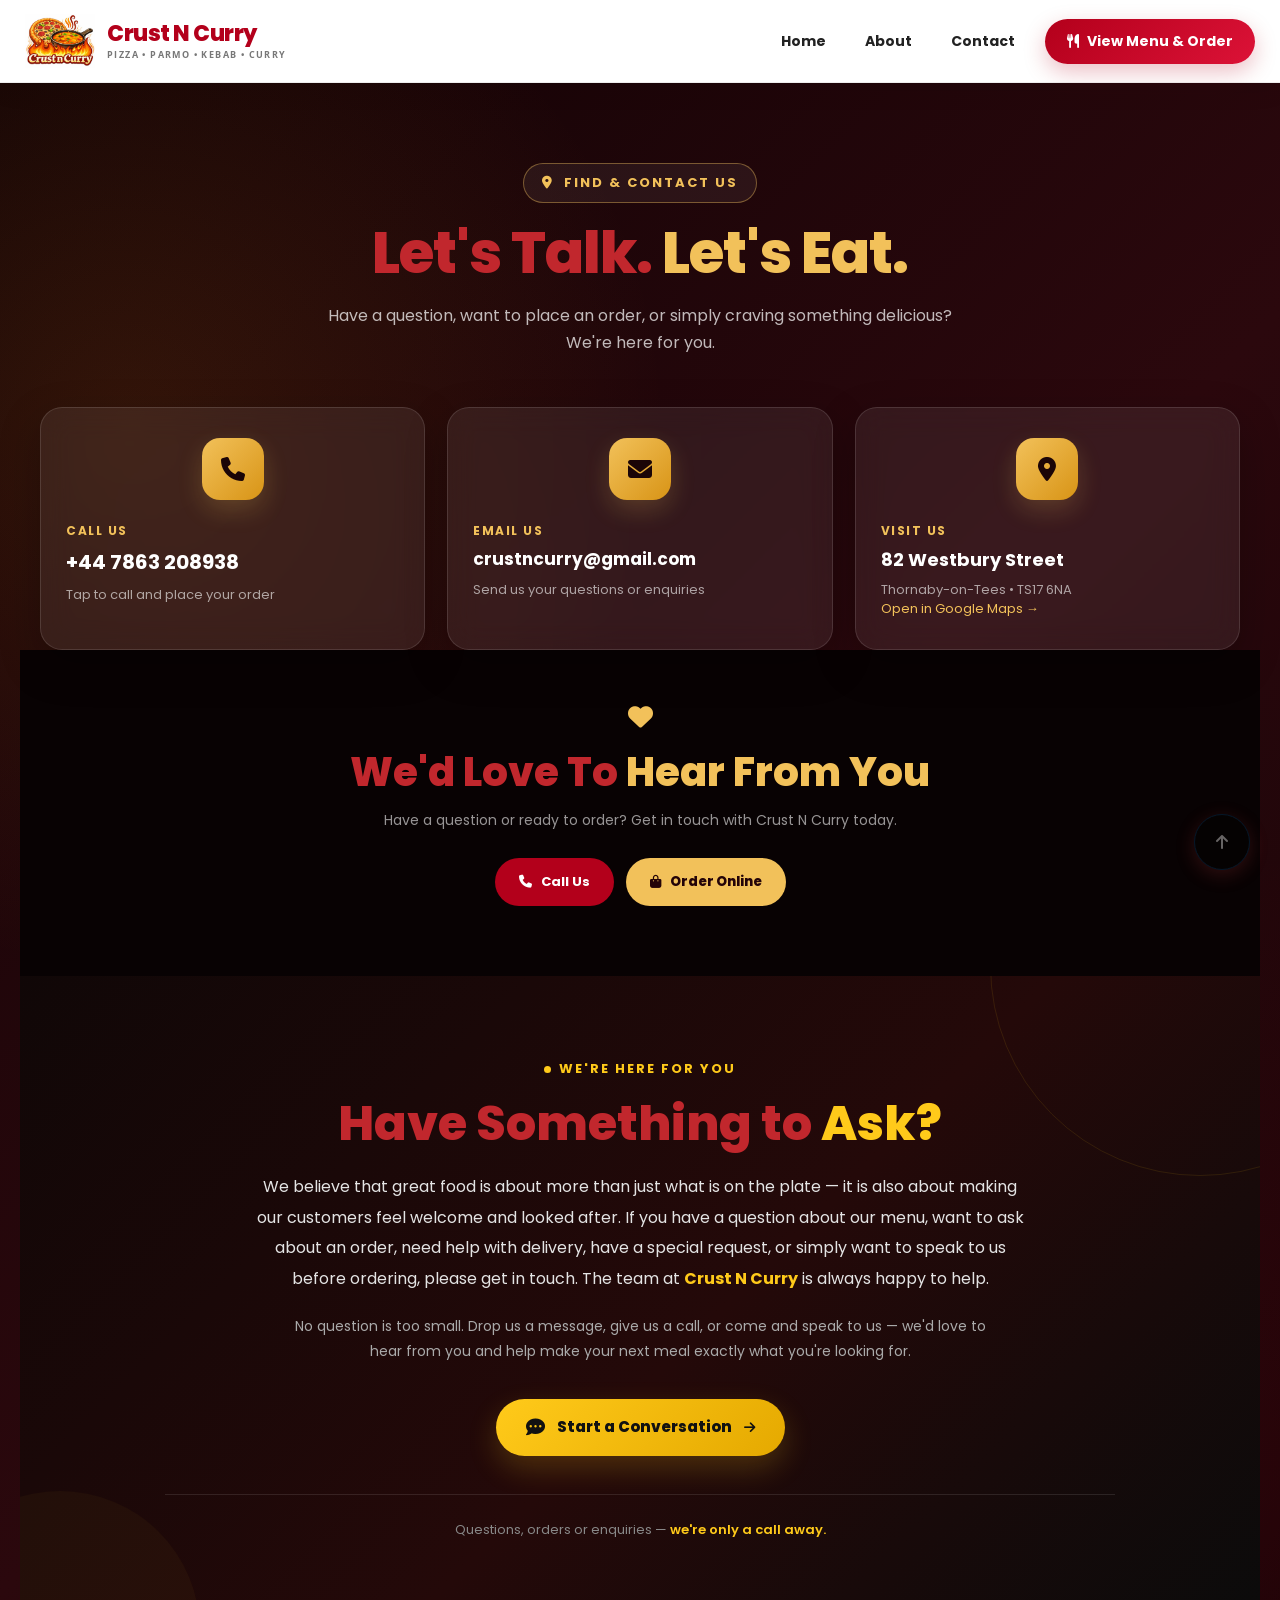
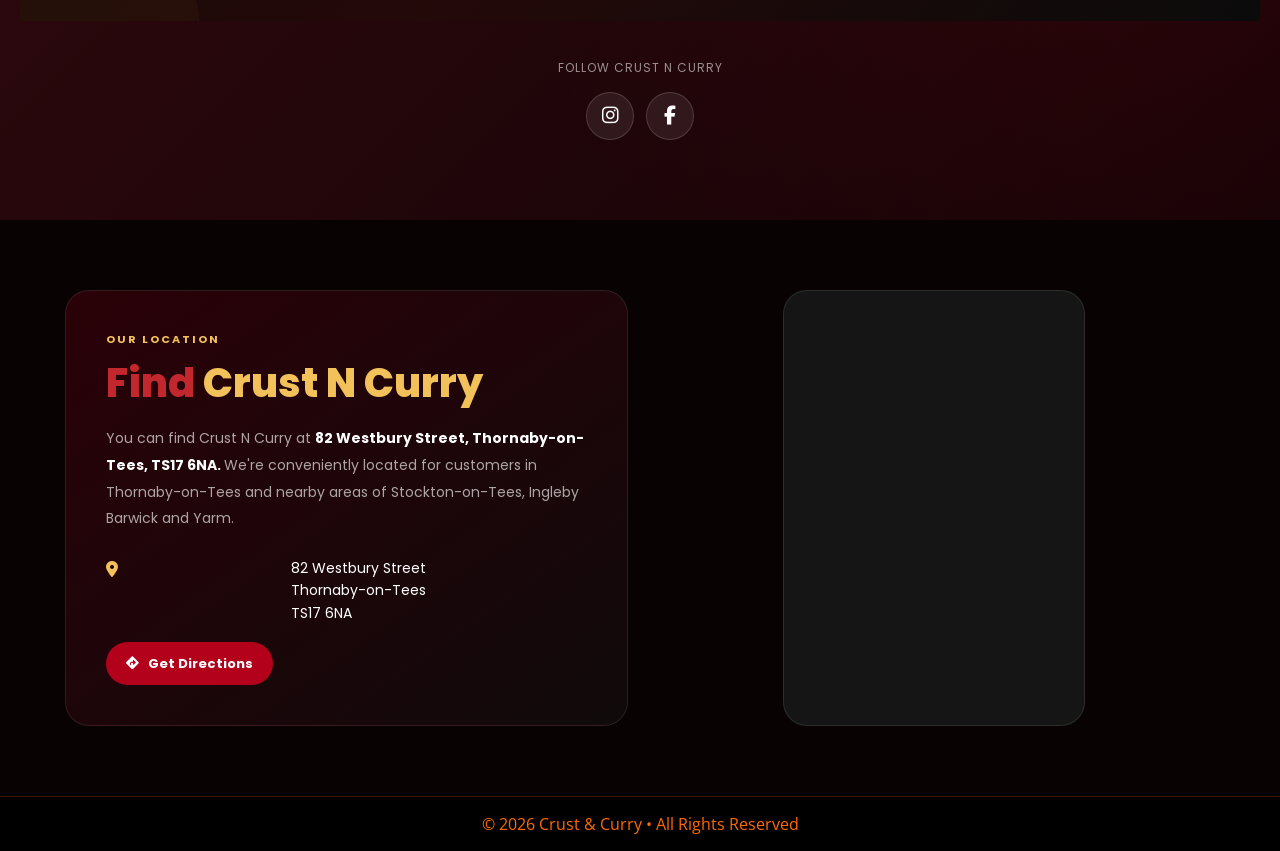
==== about.html @ 057db8bf "Add files via upload" ====
<!DOCTYPE html>
<html lang="en">

<head>
    <meta charset="utf-8">

    <!-- BASIC SEO -->
    <title>Crust N Curry | Pizza, Parmo, Burgers, Kebabs & Curry Takeaway in Thornaby</title>

    <meta name="description" content="Crust N Curry in Thornaby offers fresh stone-baked pizza, famous Teesside parmos, juicy burgers, donner kebabs, wraps, curries, naan and chips. Fast takeaway delivery across Thornaby, Stockton-on-Tees, Ingleby Barwick and Yarm.">
    <meta name="keywords" content="Crust N Curry, takeaway Thornaby, pizza Thornaby, pizza delivery Thornaby, best takeaway Stockton-on-Tees, parmo Thornaby, parmo Stockton, kebab delivery Thornaby, curry takeaway Yarm, food delivery Ingleby Barwick, burgers Thornaby, takeaway Teesside, fast food Thornaby, pizza near me, kebab near me">
    <meta name="robots" content="index, follow, max-image-preview:large">
    <link rel="canonical" href="https://crustncurry.co.uk/">

    <!-- MOBILE -->
    <meta name="viewport" content="width=device-width, initial-scale=1.0">

    <!-- BRANDING -->
    <meta name="author" content="Crust N Curry">
    <meta name="theme-color" content="#c61010">

    <!-- GEO TARGET -->
    <meta name="geo.region" content="GB-ENG">
    <meta name="geo.placename" content="Thornaby-on-Tees">
    <meta name="geo.position" content="54.5398;-1.3014">
    <meta name="ICBM" content="54.5398, -1.3014">
    <meta name="language" content="English">

    <!-- OPEN GRAPH -->
    <meta property="og:type" content="restaurant">
    <meta property="og:site_name" content="Crust N Curry">
    <meta property="og:title" content="Crust N Curry | Pizza, Parmo, Burgers, Kebabs & Curry">
    <meta property="og:description" content="Fresh pizza, famous Teesside parmos, juicy burgers, kebabs, wraps and curries delivered hot across Thornaby, Stockton, Ingleby Barwick and Yarm.">
    <meta property="og:image" content="https://crustncurry.co.uk/logo.jpg">
    <meta property="og:url" content="https://crustncurry.co.uk/">
    <meta property="og:locale" content="en_GB">

    <!-- TWITTER -->
    <meta name="twitter:card" content="summary_large_image">
    <meta name="twitter:title" content="Crust N Curry | Premium Takeaway & Delivery">
    <meta name="twitter:description" content="Fresh pizza, parmos, burgers, kebabs, wraps and curries delivered across Teesside.">
    <meta name="twitter:image" content="https://crustncurry.co.uk/logo.jpg">

    <!-- GOOGLE BOT -->
    <meta name="googlebot" content="index, follow, max-image-preview:large, max-snippet:-1, max-video-preview:-1">

    <!-- FAVICON -->
    <link rel="icon" href="/logo.jpg" type="image/jpeg">
    <link rel="apple-touch-icon" href="/logo.jpg" sizes="180x180">

    <!-- SITEMAP -->
    <link rel="sitemap" type="application/xml" title="Sitemap" href="https://crustncurry.co.uk/sitemap.xml">

    <!-- FONTS -->
    <link rel="preconnect" href="https://fonts.googleapis.com">
    <link rel="preconnect" href="https://fonts.gstatic.com" crossorigin>
    <link href="https://fonts.googleapis.com/css2?family=Open+Sans:wght@400;500;600;700&family=Poppins:wght@300;400;500;600;700&display=swap" rel="stylesheet">

    <!-- ICONS -->
    <link rel="stylesheet" href="https://use.fontawesome.com/releases/v5.15.4/css/all.css">
    <link href="https://cdn.jsdelivr.net/npm/bootstrap-icons@1.4.1/font/bootstrap-icons.css" rel="stylesheet">

    <!-- LIBRARIES -->
    <link href="lib/animate/animate.min.css" rel="stylesheet">
    <link href="lib/owlcarousel/assets/owl.carousel.min.css" rel="stylesheet">

    <!-- BOOTSTRAP -->
    <link href="css/bootstrap.min.css" rel="stylesheet">

    <!-- MAIN STYLE -->
    <link href="css/style.css" rel="stylesheet">

    <!-- LOCAL BUSINESS + RESTAURANT STRUCTURED DATA -->
    <script type="application/ld+json">
    {
      "@context": "https://schema.org",
      "@type": "Restaurant",
      "@id": "https://crustncurry.co.uk/#restaurant",
      "name": "Crust N Curry",
      "image": "https://crustncurry.co.uk/logo.jpg",
      "url": "https://crustncurry.co.uk/",
      "telephone": "+44 7863 208938",
      "email": "crustncurry@gmail.com",
      "priceRange": "££",
      "servesCuisine": [
        "Pizza",
        "Indian",
        "Fast Food",
        "Burgers",
        "Kebab",
        "Curry",
        "Parmo"
      ],
      "address": {
        "@type": "PostalAddress",
        "streetAddress": "82 Westbury Street",
        "addressLocality": "Thornaby-on-Tees",
        "addressRegion": "England",
        "postalCode": "TS17 6NA",
        "addressCountry": "GB"
      },
      "areaServed": [
        {
          "@type": "City",
          "name": "Thornaby-on-Tees"
        },
        {
          "@type": "City",
          "name": "Stockton-on-Tees"
        },
        {
          "@type": "Place",
          "name": "Ingleby Barwick"
        },
        {
          "@type": "Town",
          "name": "Yarm"
        }
      ],
      "openingHoursSpecification": [
        {
          "@type": "OpeningHoursSpecification",
          "dayOfWeek": [
            "Monday",
            "Tuesday",
            "Wednesday",
            "Thursday",
            "Friday",
            "Saturday",
            "Sunday"
          ],
          "opens": "12:00",
          "closes": "02:00"
        }
      ],
      "sameAs": [
        "https://www.instagram.com/crustncurry",
        "https://www.facebook.com/"
      ],
      "hasMenu": "https://crustncurry.co.uk/",
      "acceptsReservations": false
    }
    </script>

    <!-- WEBSITE SCHEMA -->
    <script type="application/ld+json">
    {
      "@context": "https://schema.org",
      "@type": "WebSite",
      "@id": "https://crustncurry.co.uk/#website",
      "name": "Crust N Curry",
      "url": "https://crustncurry.co.uk/",
      "description": "Premium takeaway and food delivery in Thornaby, Stockton-on-Tees, Ingleby Barwick and Yarm.",
      "inLanguage": "en-GB",
      "publisher": {
        "@id": "https://crustncurry.co.uk/#restaurant"
      }
    }
    </script>

    <!-- WEBPAGE SCHEMA -->
    <script type="application/ld+json">
    {
      "@context": "https://schema.org",
      "@type": "WebPage",
      "@id": "https://crustncurry.co.uk/#webpage",
      "url": "https://crustncurry.co.uk/",
      "name": "Crust N Curry | Pizza, Parmo, Burgers, Kebabs & Curry Takeaway in Thornaby",
      "description": "Fresh pizza, Teesside parmos, burgers, kebabs, wraps, curries, naan and chips with takeaway and delivery across Teesside.",
      "isPartOf": {
        "@id": "https://crustncurry.co.uk/#website"
      },
      "about": {
        "@id": "https://crustncurry.co.uk/#restaurant"
      },
      "inLanguage": "en-GB"
    }
    </script>

    <!-- BREADCRUMB SCHEMA -->
    <script type="application/ld+json">
    {
      "@context": "https://schema.org",
      "@type": "BreadcrumbList",
      "itemListElement": [
        {
          "@type": "ListItem",
          "position": 1,
          "name": "Home",
          "item": "https://crustncurry.co.uk/"
        }
      ]
    }
    </script>

    <style>

    /* === FULL WIDTH + PERFECT CENTERING FIX === */

    html,
    body {
        width: 100%;
        margin: 0;
        padding: 0;
        overflow-x: hidden;
    }

    body {
        min-width: 100%;
        width: 100%;
        position: relative;
    }

    .container,
    .container-fluid {
        width: 100%;
        max-width: 100%;
        margin-left: auto;
        margin-right: auto;
    }

    section,
    div {
        margin-left: auto;
        margin-right: auto;
    }

    </style>

</head>

<body>

    <!-- Spinner Start -->
    <div id="spinner" class="show bg-white position-fixed translate-middle w-100 vh-100 top-50 start-50 d-flex align-items-center justify-content-center">
        <div class="spinner-border" style="color: #c61010; width: 3rem; height: 3rem;" role="status"></div>
        <span class="sr-only">Loading...</span>
    </div>
    <!-- Spinner End -->



<!-- FONT AWESOME -->
<link rel="stylesheet"
      href="https://cdnjs.cloudflare.com/ajax/libs/font-awesome/6.4.0/css/all.min.css">

<style>

/* =========================================================
   GLOBAL
========================================================= */

:root {
    --curry-red: #b3001b;
    --curry-red-dark: #850014;
    --curry-orange: #f28c18;
    --curry-black: #111111;
    --curry-dark: #191919;
    --curry-white: #ffffff;
    --curry-light: #f7f7f7;
}

* {
    box-sizing: border-box;
}

html {
    scroll-behavior: smooth;
}

body {
    margin: 0;
    padding: 0;
    overflow-x: hidden;
}

/* =========================================================
   MAIN NAVBAR
========================================================= */

.cnc-navbar {
    position: relative;
    z-index: 9999;
    width: 100%;
    background: rgba(255,255,255,0.97);
    backdrop-filter: blur(18px);
    -webkit-backdrop-filter: blur(18px);
    border-bottom: 1px solid rgba(0,0,0,0.07);
    box-shadow: 0 5px 25px rgba(0,0,0,0.08);
}

.cnc-navbar-inner {
    width: 100%;
    max-width: 1450px;
    min-height: 82px;
    margin: 0 auto;
    padding: 9px 25px;

    display: flex;
    align-items: center;
    justify-content: space-between;
}

/* =========================================================
   BRAND / LOGO
========================================================= */

.cnc-brand {
    display: flex;
    align-items: center;
    gap: 12px;

    text-decoration: none !important;

    flex-shrink: 0;
}

.cnc-brand-logo {
    width: 70px;
    height: 60px;

    object-fit: contain;

    display: block;
}

.cnc-brand-info {
    display: flex;
    flex-direction: column;

    line-height: 1.05;
}

.cnc-brand-name {
    color: var(--curry-red);

    font-family: "Poppins", sans-serif;
    font-size: 22px;
    font-weight: 800;

    letter-spacing: -0.5px;
}

.cnc-brand-subtitle {
    margin-top: 5px;

    color: #777;

    font-family: "Open Sans", sans-serif;
    font-size: 9px;
    font-weight: 700;

    text-transform: uppercase;
    letter-spacing: 1.4px;
}

/* =========================================================
   DESKTOP NAVIGATION
========================================================= */

.cnc-desktop-nav {
    display: flex;
    align-items: center;
    gap: 5px;
}

.cnc-desktop-nav a {
    position: relative;

    min-height: 45px;
    padding: 0 17px;

    display: inline-flex;
    align-items: center;
    justify-content: center;

    border-radius: 10px;

    color: #222;

    text-decoration: none !important;

    font-family: "Poppins", sans-serif;
    font-size: 14px;
    font-weight: 700;

    transition:
        color .25s ease,
        background .25s ease,
        transform .25s ease;
}

.cnc-desktop-nav a:hover {
    color: var(--curry-red);

    background: rgba(179,0,27,0.06);

    transform: translateY(-2px);
}

.cnc-desktop-nav a:not(.cnc-order-button)::after {
    content: "";

    position: absolute;
    left: 50%;
    bottom: 5px;

    width: 0;
    height: 3px;

    border-radius: 20px;

    background:
        linear-gradient(
            90deg,
            var(--curry-red),
            var(--curry-orange)
        );

    transform: translateX(-50%);

    transition: width .3s ease;
}

.cnc-desktop-nav a:not(.cnc-order-button):hover::after {
    width: 42%;
}

/* =========================================================
   DESKTOP ORDER BUTTON
========================================================= */

.cnc-order-button {
    margin-left: 8px;

    padding: 0 22px !important;

    color: #fff !important;

    background:
        linear-gradient(
            135deg,
            var(--curry-red),
            #dc1237
        ) !important;

    border-radius: 50px !important;

    box-shadow:
        0 8px 22px rgba(179,0,27,0.25);
}

.cnc-order-button:hover {
    color: #fff !important;

    background:
        linear-gradient(
            135deg,
            #970018,
            #c90029
        ) !important;

    transform:
        translateY(-3px)
        scale(1.02) !important;

    box-shadow:
        0 12px 28px rgba(179,0,27,0.35);
}

/* =========================================================
   MOBILE MENU BUTTON
========================================================= */

.cnc-mobile-button {
    width: 48px;
    height: 48px;

    display: none;

    align-items: center;
    justify-content: center;

    border: 0;
    outline: none;

    border-radius: 13px;

    background: var(--curry-black);
    color: #fff;

    cursor: pointer;

    font-size: 20px;

    box-shadow:
        0 7px 20px rgba(0,0,0,0.16);

    transition: all .3s ease;
}

.cnc-mobile-button:hover {
    background: var(--curry-red);

    transform:
        translateY(-2px);
}

/* =========================================================
   MOBILE OVERLAY
========================================================= */

.cnc-sidebar-overlay {
    position: fixed;

    inset: 0;

    z-index: 99998;

    background:
        rgba(0,0,0,0.62);

    backdrop-filter: blur(5px);
    -webkit-backdrop-filter: blur(5px);

    opacity: 0;
    visibility: hidden;

    transition:
        opacity .35s ease,
        visibility .35s ease;
}

.cnc-sidebar-overlay.active {
    opacity: 1;
    visibility: visible;
}

/* =========================================================
   MOBILE SIDEBAR
========================================================= */

.cnc-sidebar {
    position: fixed;

    top: 0;
    right: 0;

    z-index: 99999;

    width: min(90%, 400px);

    height: 100vh;
    height: 100dvh;

    background: #fff;

    box-shadow:
        -18px 0 50px rgba(0,0,0,0.25);

    transform: translateX(105%);

    transition:
        transform .45s cubic-bezier(.77,0,.18,1);

    overflow-y: auto;
    overflow-x: hidden;
}

.cnc-sidebar.active {
    transform: translateX(0);
}

/* =========================================================
   SIDEBAR HEADER
========================================================= */

.cnc-sidebar-header {
    position: relative;

    padding:
        25px
        22px
        25px;

    background:
        radial-gradient(
            circle at 90% 0%,
            rgba(242,140,24,.28),
            transparent 35%
        ),
        linear-gradient(
            135deg,
            var(--curry-red-dark),
            var(--curry-red)
        );

    color: #fff;
}

.cnc-sidebar-brand {
    display: flex;
    align-items: center;

    gap: 13px;
}

.cnc-sidebar-logo {
    width: 62px;
    height: 55px;

    padding: 4px;

    object-fit: contain;

    background: #fff;

    border-radius: 12px;
}

.cnc-sidebar-name {
    font-family: "Poppins", sans-serif;

    font-size: 20px;
    font-weight: 800;

    line-height: 1.1;
}

.cnc-sidebar-tagline {
    display: block;

    margin-top: 5px;

    font-family: "Open Sans", sans-serif;

    font-size: 9px;
    font-weight: 700;

    text-transform: uppercase;
    letter-spacing: 1.2px;

    opacity: .82;
}

/* =========================================================
   SIDEBAR CLOSE
========================================================= */

.cnc-close-button {
    position: absolute;

    top: 18px;
    right: 17px;

    width: 40px;
    height: 40px;

    display: flex;
    align-items: center;
    justify-content: center;

    border: 1px solid rgba(255,255,255,.3);

    border-radius: 50%;

    background:
        rgba(255,255,255,.12);

    color: #fff;

    cursor: pointer;

    font-size: 17px;

    transition: all .3s ease;
}

.cnc-close-button:hover {
    background: #fff;

    color: var(--curry-red);

    transform: rotate(90deg);
}

/* =========================================================
   SIDEBAR BODY
========================================================= */

.cnc-sidebar-body {
    padding:
        24px
        17px
        35px;
}

.cnc-sidebar-label {
    margin:
        0
        8px
        10px
        9px;

    color: #999;

    font-family: "Open Sans", sans-serif;

    font-size: 10px;
    font-weight: 800;

    text-transform: uppercase;
    letter-spacing: 1.6px;
}

/* =========================================================
   SIDEBAR NAVIGATION
========================================================= */

.cnc-sidebar-menu {
    display: flex;

    flex-direction: column;

    gap: 5px;
}

.cnc-sidebar-menu a {
    min-height: 58px;

    display: flex;
    align-items: center;

    gap: 14px;

    padding: 0 14px;

    border-radius: 14px;

    color: #222;

    text-decoration: none !important;

    font-family: "Poppins", sans-serif;

    font-size: 14px;
    font-weight: 700;

    transition: all .3s ease;
}

.cnc-sidebar-icon {
    width: 38px;
    height: 38px;

    flex-shrink: 0;

    display: flex;
    align-items: center;
    justify-content: center;

    border-radius: 10px;

    background: #fff1f3;

    color: var(--curry-red);

    font-size: 15px;

    transition: all .3s ease;
}

.cnc-sidebar-menu a:hover,
.cnc-sidebar-menu a.active {
    color: var(--curry-red);

    background:
        #fff5f6;

    transform:
        translateX(4px);
}

.cnc-sidebar-menu a:hover .cnc-sidebar-icon,
.cnc-sidebar-menu a.active .cnc-sidebar-icon {
    color: #fff;

    background:
        var(--curry-red);

    transform:
        scale(1.06);
}

/* =========================================================
   SIDEBAR ORDER CARD
========================================================= */

.cnc-order-card {
    margin:
        20px
        4px
        6px;

    padding: 20px;

    border-radius: 18px;

    background:
        linear-gradient(
            135deg,
            #151515,
            #292929
        );

    color: #fff;

    box-shadow:
        0 12px 30px rgba(0,0,0,.15);
}

.cnc-order-card-title {
    margin-bottom: 6px;

    font-family: "Poppins", sans-serif;

    font-size: 15px;
    font-weight: 800;
}

.cnc-order-card-text {
    margin-bottom: 15px;

    color: #cfcfcf;

    font-family: "Open Sans", sans-serif;

    font-size: 11px;

    line-height: 1.55;
}

.cnc-sidebar-order {
    min-height: 46px;

    display: flex;
    align-items: center;
    justify-content: center;

    border-radius: 11px;

    color: #fff !important;

    background:
        linear-gradient(
            135deg,
            var(--curry-red),
            #dc1237
        );

    text-decoration: none !important;

    font-family: "Poppins", sans-serif;

    font-size: 13px;
    font-weight: 800;

    box-shadow:
        0 7px 18px rgba(179,0,27,.3);

    transition: all .3s ease;
}

.cnc-sidebar-order:hover {
    color: #fff !important;

    transform:
        translateY(-2px);
}

/* =========================================================
   SIDEBAR CONTACT
========================================================= */

.cnc-sidebar-contact {
    margin-top: 21px;

    padding: 0 9px;
}

.cnc-sidebar-contact a {
    display: flex;
    align-items: center;

    gap: 10px;

    margin: 11px 0;

    color: #555;

    text-decoration: none !important;

    font-family: "Open Sans", sans-serif;

    font-size: 12px;
    font-weight: 600;
}

.cnc-sidebar-contact i {
    width: 18px;

    color:
        var(--curry-red);
}

/* =========================================================
   BODY LOCK WHEN SIDEBAR IS OPEN
========================================================= */

body.cnc-menu-open {
    overflow: hidden;
}

/* =========================================================
   CAROUSEL
========================================================= */

.cnc-carousel {
    width: 100%;

    position: relative;

    overflow: hidden;

    background: #111;
}

.cnc-carousel .carousel-item {
    width: 100%;

    background: #111;
}

.cnc-carousel-image {
    width: 100%;

    height: auto;

    display: block;

    object-fit: cover;
}

/* =========================================================
   DESKTOP CAROUSEL
========================================================= */

@media (min-width: 992px) {

    .cnc-carousel-image {
        width: 100%;

        height: min(72vh, 760px);

        min-height: 480px;

        object-fit: cover;

        object-position: center;
    }

}

/* =========================================================
   MOBILE CAROUSEL
========================================================= */

@media (max-width: 991px) {

    .cnc-carousel-image {
        width: 100%;

        height: auto;

        min-height: 0;

        object-fit: contain;

        background: #111;
    }

}

/* =========================================================
   CAROUSEL INDICATORS
========================================================= */

.cnc-carousel .carousel-indicators {
    z-index: 5;

    bottom: 15px;

    margin-bottom: 0;
}

.cnc-carousel .carousel-indicators button {
    width: 25px;

    height: 4px;

    margin:
        0
        4px;

    border: 0;

    border-radius: 20px;

    background:
        rgba(255,255,255,.65);

    opacity: 1;
}

.cnc-carousel .carousel-indicators button.active {
    background:
        var(--curry-red);
}

/* =========================================================
   DESKTOP BREAKPOINT
========================================================= */

@media (min-width: 992px) {

    .cnc-mobile-button {
        display: none !important;
    }

    .cnc-sidebar,
    .cnc-sidebar-overlay {
        display: none !important;
    }

}

/* =========================================================
   TABLET / MOBILE
========================================================= */

@media (max-width: 991px) {

    .cnc-navbar-inner {
        min-height: 72px;

        padding:
            8px
            15px;
    }

    .cnc-desktop-nav {
        display: none;
    }

    .cnc-mobile-button {
        display: flex;
    }

    .cnc-brand-logo {
        width: 58px;
        height: 50px;
    }

    .cnc-brand-name {
        font-size: 18px;
    }

    .cnc-brand-subtitle {
        font-size: 7px;

        letter-spacing: 1px;
    }

}

/* =========================================================
   SMALL PHONES
========================================================= */

@media (max-width: 420px) {

    .cnc-navbar-inner {
        padding:
            7px
            12px;
    }

    .cnc-brand {
        gap: 8px;
    }

    .cnc-brand-logo {
        width: 53px;
        height: 46px;
    }

    .cnc-brand-name {
        font-size: 16px;
    }

    .cnc-brand-subtitle {
        font-size: 6px;

        letter-spacing: .8px;
    }

    .cnc-mobile-button {
        width: 45px;
        height: 45px;

        border-radius: 12px;
    }

    .cnc-sidebar {
        width: 93%;
    }

}

/* =========================================================
   REDUCED MOTION
========================================================= */

@media (prefers-reduced-motion: reduce) {

    *,
    *::before,
    *::after {
        scroll-behavior: auto !important;

        transition-duration: .01ms !important;
        animation-duration: .01ms !important;
    }

}

</style>

<!-- =========================================================
     NAVBAR
========================================================= -->

<header class="cnc-navbar">

    <div class="cnc-navbar-inner">

        <!-- LOGO -->

        <a href="index.html"
           class="cnc-brand"
           aria-label="Crust N Curry Home">

            <img src="logo.jpg"
                 class="cnc-brand-logo"
                 alt="Crust N Curry Logo">

            <div class="cnc-brand-info">

                <span class="cnc-brand-name">
                    Crust N Curry
                </span>

                <span class="cnc-brand-subtitle">
                    Pizza • Parmo • Kebab • Curry
                </span>

            </div>

        </a>

        <!-- DESKTOP MENU -->

        <nav class="cnc-desktop-nav"
             aria-label="Main Navigation">

            <a href="index.html">
                Home
            </a>

            <a href="about.html">
                About
            </a>

            <a href="contact.html">
                Contact
            </a>

            <a href="q.html"
               class="cnc-order-button">

                <i class="fas fa-utensils"
                   style="margin-right:8px;">
                </i>

                View Menu & Order

            </a>

        </nav>

        <!-- MOBILE MENU BUTTON -->

        <button type="button"
                class="cnc-mobile-button"
                id="cncOpenMenu"
                aria-label="Open menu"
                aria-controls="cncMobileSidebar"
                aria-expanded="false">

            <i class="fas fa-bars"></i>

        </button>

    </div>

</header>

<!-- =========================================================
     SIDEBAR OVERLAY
========================================================= -->

<div class="cnc-sidebar-overlay"
     id="cncSidebarOverlay">
</div>

<!-- =========================================================
     MOBILE SIDEBAR
========================================================= -->

<aside class="cnc-sidebar"
       id="cncMobileSidebar"
       aria-label="Mobile Navigation">

    <!-- SIDEBAR HEADER -->

    <div class="cnc-sidebar-header">

        <button type="button"
                class="cnc-close-button"
                id="cncCloseMenu"
                aria-label="Close menu">

            <i class="fas fa-times"></i>

        </button>

        <div class="cnc-sidebar-brand">

            <img src="logo.jpg"
                 class="cnc-sidebar-logo"
                 alt="Crust N Curry Logo">

            <div>

                <div class="cnc-sidebar-name">
                    Crust N Curry
                </div>

                <span class="cnc-sidebar-tagline">
                    Premium Takeaway & Delivery
                </span>

            </div>

        </div>

    </div>

    <!-- SIDEBAR CONTENT -->

    <div class="cnc-sidebar-body">

        <div class="cnc-sidebar-label">
            Main Menu
        </div>

        <nav class="cnc-sidebar-menu">

            <a href="index.html"
               class="active">

                <span class="cnc-sidebar-icon">
                    <i class="fas fa-home"></i>
                </span>

                <span>
                    Home
                </span>

            </a>

            <a href="about.html">

                <span class="cnc-sidebar-icon">
                    <i class="fas fa-store"></i>
                </span>

                <span>
                    About Us
                </span>

            </a>

            <a href="q.html">

                <span class="cnc-sidebar-icon">
                    <i class="fas fa-utensils"></i>
                </span>

                <span>
                    Our Menu
                </span>

            </a>

            <a href="contact.html">

                <span class="cnc-sidebar-icon">
                    <i class="fas fa-phone-alt"></i>
                </span>

                <span>
                    Contact Us
                </span>

            </a>

        </nav>

        <!-- ORDER CARD -->

        <div class="cnc-order-card">

            <div class="cnc-order-card-title">
                Hungry? Let's fix that. 🍕
            </div>

            <div class="cnc-order-card-text">

                Fresh pizza, juicy burgers, famous Teesside
                parmos, kebabs and curries prepared hot
                and full of flavour.

            </div>

            <a href="q.html"
               class="cnc-sidebar-order">

                <i class="fas fa-shopping-bag"
                   style="margin-right:8px;">
                </i>

                Explore Menu & Order

            </a>

        </div>

        <!-- CONTACT INFORMATION -->

        <div class="cnc-sidebar-contact">

            <a href="tel:+447863208938">

                <i class="fas fa-phone"></i>

                <span>
                    +44 7863 208938
                </span>

            </a>

            <a href="mailto:crustncurry@gmail.com">

                <i class="fas fa-envelope"></i>

                <span>
                    crustncurry@gmail.com
                </span>

            </a>

            <a href="https://www.google.com/maps/search/?api=1&query=82+Westbury+Street+Thornaby+TS17+6NA"
               target="_blank"
               rel="noopener">

                <i class="fas fa-location-dot"></i>

                <span>
                    82 Westbury Street, Thornaby
                </span>

            </a>

        </div>

    </div>

</aside>
<!-- =========================================================
     SIDEBAR JAVASCRIPT
========================================================= -->

<script>

(function () {

    const openButton =
        document.getElementById("cncOpenMenu");

    const closeButton =
        document.getElementById("cncCloseMenu");

    const sidebar =
        document.getElementById("cncMobileSidebar");

    const overlay =
        document.getElementById("cncSidebarOverlay");

    const sidebarLinks =
        document.querySelectorAll(
            ".cnc-sidebar-menu a"
        );

    /* OPEN SIDEBAR */

    function openSidebar() {

        sidebar.classList.add("active");

        overlay.classList.add("active");

        document.body.classList.add(
            "cnc-menu-open"
        );

        openButton.setAttribute(
            "aria-expanded",
            "true"
        );

    }

    /* CLOSE SIDEBAR */

    function closeSidebar() {

        sidebar.classList.remove("active");

        overlay.classList.remove("active");

        document.body.classList.remove(
            "cnc-menu-open"
        );

        openButton.setAttribute(
            "aria-expanded",
            "false"
        );

    }

    /* OPEN */

    openButton.addEventListener(
        "click",
        openSidebar
    );

    /* CLOSE */

    closeButton.addEventListener(
        "click",
        closeSidebar
    );

    /* CLICK OUTSIDE */

    overlay.addEventListener(
        "click",
        closeSidebar
    );

    /* CLOSE AFTER CLICKING LINK */

    sidebarLinks.forEach(function(link) {

        link.addEventListener(
            "click",
            closeSidebar
        );

    });

    /* ESCAPE KEY */

    document.addEventListener(
        "keydown",
        function(event) {

            if (event.key === "Escape") {

                closeSidebar();

            }

        }
    );

    /* CLOSE IF SCREEN BECOMES DESKTOP */

    window.addEventListener(
        "resize",
        function() {

            if (window.innerWidth >= 992) {

                closeSidebar();

            }

        }
    );

})();

</script>



<section id="cncContactSection"
style="
width:100%;
padding:80px 20px;
background:
radial-gradient(circle at 10% 20%,rgba(242,140,24,.12),transparent 30%),
radial-gradient(circle at 90% 80%,rgba(179,0,27,.12),transparent 35%),
linear-gradient(135deg,#120305,#2b080d,#120305);
font-family:'Poppins',sans-serif;
overflow:hidden;
">

    <!-- HEADER -->

    <div style="
    max-width:1200px;
    margin:0 auto 50px;
    text-align:center;
    color:#fff;
    ">

        <div style="
        display:inline-flex;
        align-items:center;
        gap:10px;
        padding:9px 18px;
        border:1px solid rgba(242,193,90,.4);
        border-radius:50px;
        background:rgba(255,255,255,.06);
        color:#f2c15a;
        font-size:13px;
        font-weight:700;
        letter-spacing:2px;
        text-transform:uppercase;
        margin-bottom:18px;
        ">

            <i class="fas fa-location-dot"></i>

            FIND & CONTACT US

        </div>


        <h2 style="
        margin:0;
        font-size:clamp(36px,5vw,58px);
        line-height:1.1;
        font-weight:800;
        color:#fff;
        letter-spacing:-1px;
        ">

            Let's Talk.
            <span style="
            color:#f2c15a;
            ">
                Let's Eat.
            </span>

        </h2>


        <p style="
        max-width:650px;
        margin:18px auto 0;
        color:rgba(255,255,255,.72);
        font-size:16px;
        line-height:1.7;
        ">

            Have a question, want to place an order,
            or simply craving something delicious?
            We're here for you.

        </p>

    </div>



    <!-- MAIN CONTACT GRID -->

    <div style="
    width:100%;
    max-width:1200px;
    margin:auto;
    display:grid;
    grid-template-columns:repeat(3,1fr);
    gap:22px;
    ">


        <!-- =================================================
             PHONE
        ================================================== -->

        <a href="tel:+447863208938"
        style="
        text-decoration:none;
        color:inherit;
        display:block;
        ">

            <div
            onmouseover="this.style.transform='translateY(-8px)';this.style.borderColor='rgba(242,193,90,.7)'"
            onmouseout="this.style.transform='translateY(0)';this.style.borderColor='rgba(255,255,255,.12)'"
            style="
            height:100%;
            padding:30px 25px;
            border-radius:22px;
            background:rgba(255,255,255,.07);
            border:1px solid rgba(255,255,255,.12);
            backdrop-filter:blur(15px);
            -webkit-backdrop-filter:blur(15px);
            transition:all .3s ease;
            box-shadow:0 15px 40px rgba(0,0,0,.25);
            ">

                <div style="
                width:62px;
                height:62px;
                display:flex;
                align-items:center;
                justify-content:center;
                border-radius:18px;
                background:linear-gradient(135deg,#f2c15a,#d89416);
                color:#1b0507;
                font-size:24px;
                margin-bottom:22px;
                box-shadow:0 10px 25px rgba(242,193,90,.2);
                ">

                    <i class="fas fa-phone"></i>

                </div>


                <div style="
                color:#f2c15a;
                font-size:12px;
                font-weight:700;
                text-transform:uppercase;
                letter-spacing:1.5px;
                margin-bottom:7px;
                ">

                    Call Us

                </div>


                <div style="
                color:#fff;
                font-size:20px;
                font-weight:700;
                margin-bottom:8px;
                ">

                    +44 7863 208938

                </div>


                <div style="
                color:rgba(255,255,255,.6);
                font-size:13px;
                line-height:1.5;
                ">

                    Tap to call and place your order

                </div>

            </div>

        </a>



        <!-- =================================================
             EMAIL
        ================================================== -->

        <a href="mailto:crustncurry@gmail.com"
        style="
        text-decoration:none;
        color:inherit;
        display:block;
        ">

            <div
            onmouseover="this.style.transform='translateY(-8px)';this.style.borderColor='rgba(242,193,90,.7)'"
            onmouseout="this.style.transform='translateY(0)';this.style.borderColor='rgba(255,255,255,.12)'"
            style="
            height:100%;
            padding:30px 25px;
            border-radius:22px;
            background:rgba(255,255,255,.07);
            border:1px solid rgba(255,255,255,.12);
            backdrop-filter:blur(15px);
            -webkit-backdrop-filter:blur(15px);
            transition:all .3s ease;
            box-shadow:0 15px 40px rgba(0,0,0,.25);
            ">

                <div style="
                width:62px;
                height:62px;
                display:flex;
                align-items:center;
                justify-content:center;
                border-radius:18px;
                background:linear-gradient(135deg,#f2c15a,#d89416);
                color:#1b0507;
                font-size:24px;
                margin-bottom:22px;
                box-shadow:0 10px 25px rgba(242,193,90,.2);
                ">

                    <i class="fas fa-envelope"></i>

                </div>


                <div style="
                color:#f2c15a;
                font-size:12px;
                font-weight:700;
                text-transform:uppercase;
                letter-spacing:1.5px;
                margin-bottom:7px;
                ">

                    Email Us

                </div>


                <div style="
                color:#fff;
                font-size:17px;
                font-weight:700;
                margin-bottom:8px;
                word-break:break-word;
                ">

                    crustncurry@gmail.com

                </div>


                <div style="
                color:rgba(255,255,255,.6);
                font-size:13px;
                line-height:1.5;
                ">

                    Send us your questions or enquiries

                </div>

            </div>

        </a>



        <!-- =================================================
             LOCATION
        ================================================== -->

        <a
        href="https://www.google.com/maps/search/?api=1&query=82+Westbury+Street+Thornaby+TS17+6NA"
        target="_blank"
        rel="noopener"
        style="
        text-decoration:none;
        color:inherit;
        display:block;
        ">

            <div
            onmouseover="this.style.transform='translateY(-8px)';this.style.borderColor='rgba(242,193,90,.7)'"
            onmouseout="this.style.transform='translateY(0)';this.style.borderColor='rgba(255,255,255,.12)'"
            style="
            height:100%;
            padding:30px 25px;
            border-radius:22px;
            background:rgba(255,255,255,.07);
            border:1px solid rgba(255,255,255,.12);
            backdrop-filter:blur(15px);
            -webkit-backdrop-filter:blur(15px);
            transition:all .3s ease;
            box-shadow:0 15px 40px rgba(0,0,0,.25);
            ">

                <div style="
                width:62px;
                height:62px;
                display:flex;
                align-items:center;
                justify-content:center;
                border-radius:18px;
                background:linear-gradient(135deg,#f2c15a,#d89416);
                color:#1b0507;
                font-size:24px;
                margin-bottom:22px;
                box-shadow:0 10px 25px rgba(242,193,90,.2);
                ">

                    <i class="fas fa-location-dot"></i>

                </div>


                <div style="
                color:#f2c15a;
                font-size:12px;
                font-weight:700;
                text-transform:uppercase;
                letter-spacing:1.5px;
                margin-bottom:7px;
                ">

                    Visit Us

                </div>


                <div style="
                color:#fff;
                font-size:18px;
                font-weight:700;
                line-height:1.4;
                margin-bottom:8px;
                ">

                    82 Westbury Street

                </div>


                <div style="
                color:rgba(255,255,255,.6);
                font-size:13px;
                line-height:1.5;
                ">

                    Thornaby-on-Tees • TS17 6NA
                    <br>
                    <span style="color:#f2c15a;">
                        Open in Google Maps →
                    </span>

                </div>

            </div>

        </a>

    </div>


<!-- =========================================================
     CONTACT PAGE FINAL CTA
     ========================================================= -->

<section style="
width:100%;
padding:55px 20px 70px;
background:#080203;
font-family:'Poppins',sans-serif;
color:#fff;
text-align:center;
">

<div style="max-width:800px;margin:auto;">

<i class="fas fa-heart"
style="
font-size:25px;
color:#f2c15a;
margin-bottom:18px;
"></i>

<h2 style="
margin:0 0 12px;
font-size:clamp(27px,4vw,40px);
font-weight:800;
">
We'd Love To
<span style="color:#f2c15a;">Hear From You</span>
</h2>

<p style="
margin:0 auto 25px;
max-width:600px;
color:rgba(255,255,255,.58);
font-size:14px;
line-height:1.8;
">
Have a question or ready to order?
Get in touch with Crust N Curry today.
</p>

<div style="
display:flex;
justify-content:center;
flex-wrap:wrap;
gap:12px;
">

<a href="tel:+447863208938"
style="
display:inline-flex;
align-items:center;
gap:9px;
padding:14px 24px;
border-radius:50px;
background:#b3001b;
color:#fff;
text-decoration:none;
font-size:13px;
font-weight:700;
">

<i class="fas fa-phone"></i>
Call Us

</a>


<a href="q.html"
style="
display:inline-flex;
align-items:center;
gap:9px;
padding:14px 24px;
border-radius:50px;
background:#f2c15a;
color:#240408;
text-decoration:none;
font-size:13px;
font-weight:800;
">

<i class="fas fa-shopping-bag"></i>
Order Online

</a>

</div>

</div>

</section>
<!-- ================= FINAL CONTACT / GET IN TOUCH SECTION ================= -->
<section style="
    padding:80px 20px;
    background:linear-gradient(135deg,#100707 0%,#240909 55%,#0b0b0b 100%);
    font-family:'Poppins',sans-serif;
    position:relative;
    overflow:hidden;
">

    <!-- Background Decoration -->
    <div style="
        position:absolute;
        width:420px;
        height:420px;
        border-radius:50%;
        border:1px solid rgba(255,202,26,.10);
        top:-220px;
        right:-150px;
    "></div>

    <div style="
        position:absolute;
        width:280px;
        height:280px;
        border-radius:50%;
        background:#ffca1a;
        opacity:.035;
        bottom:-150px;
        left:-100px;
    "></div>


    <div style="
        max-width:950px;
        margin:auto;
        text-align:center;
        position:relative;
        z-index:2;
    ">

        <!-- Small Label -->
        <div style="
            display:inline-flex;
            align-items:center;
            gap:8px;
            color:#ffca1a;
            font-size:13px;
            font-weight:700;
            letter-spacing:2px;
            text-transform:uppercase;
            margin-bottom:16px;
        ">
            <span style="
                width:7px;
                height:7px;
                background:#ffca1a;
                border-radius:50%;
                display:inline-block;
            "></span>

            We're Here For You
        </div>


        <!-- Main Heading -->
        <h2 style="
            margin:0 0 20px;
            color:#fff;
            font-size:clamp(30px,5vw,48px);
            line-height:1.2;
            font-weight:800;
        ">
            Have Something to
            <span style="color:#ffca1a;">Ask?</span>
        </h2>


        <!-- Main Paragraph -->
        <p style="
            max-width:780px;
            margin:0 auto 20px;
            color:#e4e4e4;
            font-size:16px;
            line-height:1.9;
        ">
            We believe that great food is about more than just what is on the
            plate — it is also about making our customers feel welcome and
            looked after. If you have a question about our menu, want to ask
            about an order, need help with delivery, have a special request,
            or simply want to speak to us before ordering, please get in touch.
            The team at <strong style="color:#ffca1a;">Crust N Curry</strong> is
            always happy to help.
        </p>


        <p style="
            max-width:700px;
            margin:0 auto 35px;
            color:#aaa;
            font-size:14px;
            line-height:1.8;
        ">
            No question is too small. Drop us a message, give us a call, or
            come and speak to us — we'd love to hear from you and help make
            your next meal exactly what you're looking for.
        </p>


        <!-- Interactive Contact Button -->
        <a href="tel:+447863208938"
           style="
                display:inline-flex;
                align-items:center;
                justify-content:center;
                gap:12px;
                padding:17px 30px;
                background:linear-gradient(135deg,#ffca1a,#e5a900);
                color:#111;
                text-decoration:none;
                border-radius:50px;
                font-size:15px;
                font-weight:800;
                box-shadow:0 12px 30px rgba(255,202,26,.20);
                transition:all .3s ease;
           "
           onmouseover="
                this.style.transform='translateY(-5px) scale(1.02)';
                this.style.boxShadow='0 16px 35px rgba(255,202,26,.32)';
           "
           onmouseout="
                this.style.transform='translateY(0) scale(1)';
                this.style.boxShadow='0 12px 30px rgba(255,202,26,.20)';
           ">

            <i class="fas fa-comment-dots" style="font-size:19px;"></i>

            Start a Conversation

            <i class="fas fa-arrow-right" style="font-size:13px;"></i>

        </a>


        <!-- Trust / Closing Line -->
        <div style="
            margin-top:38px;
            padding-top:24px;
            border-top:1px solid rgba(255,255,255,.10);
        ">

            <p style="
                margin:0;
                color:#888;
                font-size:13px;
                line-height:1.7;
            ">
                Questions, orders or enquiries —
                <span style="color:#ffca1a;font-weight:600;">
                    we're only a call away.
                </span>
            </p>

        </div>

    </div>

</section>
<!-- ================= END FINAL CONTACT SECTION ================= -->
<!-- ================= END FINAL CONTACT SECTION ================= -->

    <!-- =================================================
         SOCIAL ICONS
    ================================================== -->

    <div style="
    margin-top:38px;
    text-align:center;
    ">

        <div style="
        color:rgba(255,255,255,.55);
        font-size:12px;
        letter-spacing:1px;
        text-transform:uppercase;
        margin-bottom:15px;
        ">

            Follow Crust N Curry

        </div>


        <div style="
        display:flex;
        justify-content:center;
        gap:12px;
        ">


            <a href="https://www.instagram.com/crustncurry"
            target="_blank"
            rel="noopener"
            aria-label="Instagram"
            style="
            width:48px;
            height:48px;
            display:flex;
            align-items:center;
            justify-content:center;
            border-radius:50%;
            background:rgba(255,255,255,.08);
            border:1px solid rgba(255,255,255,.15);
            color:#fff;
            font-size:19px;
            text-decoration:none;
            transition:all .3s ease;
            "
            onmouseover="this.style.background='#f2c15a';this.style.color='#1b0507';this.style.transform='translateY(-4px)'"
            onmouseout="this.style.background='rgba(255,255,255,.08)';this.style.color='#fff';this.style.transform='translateY(0)'">

                <i class="fab fa-instagram"></i>

            </a>


            <a href="https://www.facebook.com/"
            target="_blank"
            rel="noopener"
            aria-label="Facebook"
            style="
            width:48px;
            height:48px;
            display:flex;
            align-items:center;
            justify-content:center;
            border-radius:50%;
            background:rgba(255,255,255,.08);
            border:1px solid rgba(255,255,255,.15);
            color:#fff;
            font-size:19px;
            text-decoration:none;
            transition:all .3s ease;
            "
            onmouseover="this.style.background='#f2c15a';this.style.color='#1b0507';this.style.transform='translateY(-4px)'"
            onmouseout="this.style.background='rgba(255,255,255,.08)';this.style.color='#fff';this.style.transform='translateY(0)'">

                <i class="fab fa-facebook-f"></i>

            </a>


        </div>

    </div>

</section>


<!-- =========================================================
     MOBILE RESPONSIVE
========================================================= -->

<style>

@media(max-width:768px){

    #cncContactSection{
        padding:55px 15px !important;
    }

    #cncContactSection > div:nth-of-type(2){
        grid-template-columns:1fr !important;
        gap:15px !important;
    }

    #cncContactSection h2{
        font-size:36px !important;
    }

    #cncContactSection p{
        font-size:14px !important;
    }

    #cncContactSection > div:nth-of-type(3){
        padding:24px 20px !important;
        text-align:center;
        justify-content:center !important;
    }

    #cncContactSection > div:nth-of-type(3) > div{
        width:100%;
    }

    #cncContactSection > div:nth-of-type(3) a{
        width:100%;
    }

}

@media(max-width:400px){

    #cncContactSection{
        padding:45px 12px !important;
    }

    #cncContactSection h2{
        font-size:31px !important;
    }

}

</style>

<!-- =========================================================
     FIND US
     ========================================================= -->

<section style="
width:100%;
padding:70px 20px;
background:#080203;
font-family:'Poppins',sans-serif;
color:#fff;
">

<div style="
max-width:1150px;
margin:auto;
display:grid;
grid-template-columns:1fr 1fr;
gap:25px;
align-items:stretch;
">


<!-- LOCATION TEXT -->

<div style="
padding:40px;
border-radius:24px;
background:
linear-gradient(145deg,rgba(179,0,27,.20),rgba(255,255,255,.035));
border:1px solid rgba(255,255,255,.09);
">

<div style="
color:#f2c15a;
font-size:11px;
font-weight:700;
letter-spacing:2px;
text-transform:uppercase;
margin-bottom:12px;
">
OUR LOCATION
</div>

<h2 style="
margin:0 0 18px;
font-size:clamp(28px,4vw,40px);
font-weight:800;
">
Find
<span style="color:#f2c15a;">Crust N Curry</span>
</h2>

<p style="
margin:0 0 25px;
color:rgba(255,255,255,.64);
font-size:14px;
line-height:1.9;
">
You can find Crust N Curry at
<strong style="color:#fff;">
82 Westbury Street, Thornaby-on-Tees, TS17 6NA.
</strong>
We're conveniently located for customers in
Thornaby-on-Tees and nearby areas of Stockton-on-Tees,
Ingleby Barwick and Yarm.
</p>


<div style="
display:flex;
align-items:flex-start;
gap:13px;
margin-bottom:18px;
">

<i class="fas fa-map-marker-alt"
style="color:#f2c15a;margin-top:4px;"></i>

<div style="
font-size:14px;
line-height:1.6;
">
82 Westbury Street<br>
Thornaby-on-Tees<br>
TS17 6NA
</div>

</div>


<a
href="https://www.google.com/maps/search/?api=1&query=82+Westbury+Street+Thornaby+TS17+6NA"
target="_blank"
rel="noopener"
style="
display:inline-flex;
align-items:center;
gap:9px;
padding:12px 20px;
border-radius:50px;
background:#b3001b;
color:#fff;
text-decoration:none;
font-size:13px;
font-weight:700;
">

<i class="fas fa-directions"></i>
Get Directions

</a>

</div>


<!-- MAP -->

<div style="
min-height:350px;
border-radius:24px;
overflow:hidden;
border:1px solid rgba(255,255,255,.1);
background:#151515;
">

<iframe
src="https://www.google.com/maps?q=82%20Westbury%20Street%20Thornaby%20TS17%206NA&output=embed"
width="100%"
height="100%"
style="
border:0;
min-height:350px;
display:block;
"
loading="lazy"
referrerpolicy="no-referrer-when-downgrade">
</iframe>

</div>

</div>


<style>

@media(max-width:800px){

section > div{
grid-template-columns:1fr !important;
}

}

</style>

</section>


<!-- BOTTOM BAR -->
<div style="text-align:center; padding:15px; background:#000; border-top:1px solid rgba(255,106,0,0.2);">
    <p style="margin:0; color:#ff6a00;">
        © 2026 Crust & Curry • All Rights Reserved
    </p>
</div>

</div>
        <!-- Back to Top -->
        <a href="#" class="btn btn-primary btn-lg-square back-to-top"><i class="fa fa-arrow-up"></i></a>   

        
    <!-- JavaScript Libraries -->
    <script src="https://ajax.googleapis.com/ajax/libs/jquery/3.6.4/jquery.min.js"></script>
    <script src="https://cdn.jsdelivr.net/npm/bootstrap@5.0.0/dist/js/bootstrap.bundle.min.js"></script>
    <script src="lib/wow/wow.min.js"></script>
    <script src="lib/easing/easing.min.js"></script>
    <script src="lib/waypoints/waypoints.min.js"></script>
    <script src="lib/counterup/counterup.min.js"></script>
    <script src="lib/owlcarousel/owl.carousel.min.js"></script>
    

    <!-- Template Javascript -->
    <script src="js/main.js"></script>
    
    </body>

</html>
---- css/style.css ----
/*** Spinner Start ***/
/*** Spinner ***/
/* ALL cards */

.custom-navbar .nav-link {
  color: rgba(8, 8, 8, 0.9) !important;
}
.nav-link:hover {
    color: #a40b06 !important;
    text-shadow: 0 0 8px rgba(2, 2, 2, 0.7);
}

/* Button glow */
.btn-primary {
    box-shadow: 0 5px 20px rgba(216, 71, 71, 0.5);
}

.btn-primary:hover {
    box-shadow: 0 8px 30px #c1272d;
}
.card, 
.service-item, 
.feature-item, 
.training-item, 
.office-item {
    background: #fff !important;
    border-radius: 15px;
    box-shadow: 0 8px 25px rgba(139, 30, 45, 0.15);
    transition: 0.3s;
}

/* Kill blue everywhere */
.bg-primary {
    background: linear-gradient(135deg, #c1272d, #B03A48) !important;
}

.text-primary {
    color: #c1272d !important;
}

.text-secondary {
    color: #c1272d !important; /* gold */
}
/* Hover effect */
.card:hover,
.service-item:hover {
    transform: translateY(-5px);
    box-shadow: 0 12px 35px rgba(139, 30, 45, 0.25);
}
h1, h2, h3, h4, h5 {
    color: #c1272d !important;
    font-weight: 800;
}
/* Navbar brand (company name) */
.navbar-brand h1 {
    color: #c1272d !important;
    font-weight: 900;
    letter-spacing: 1px;
}

/* Add luxury glow */
.navbar-brand h1 {
    text-shadow: 0 2px 10px rgba(74, 13, 26, 0.3);
}
:root {
    --bs-primary: #000000;   /* main color → black */
    --bs-secondary: #050505; /* buttons, hover → black */
    --bs-light: white;     /* light sections → dark */
    --bs-dark: #000000;
    --bs-white: #ffffff;     /* keep text readable */
}
#spinner {
    opacity: 0;
    visibility: hidden;
    transition: opacity .5s ease-out, visibility 0s linear .5s;
    z-index: 99999;
}

#spinner.show {
    transition: opacity .5s ease-out, visibility 0s linear 0s;
    visibility: visible;
    opacity: 1;
}
/*** Spinner End ***/

.back-to-top {
    position: fixed;
    right: 30px;
    bottom: 30px;
    display: flex;
    width: 45px;
    height: 45px;
    align-items: center;
    justify-content: center;
    transition: 0.5s;
    z-index: 99;
}

/*** Button Start ***/
.btn {
    font-weight: 600;
    transition: .5s;
}

.btn-square {
    width: 32px;
    height: 32px;
}

.btn-sm-square {
    width: 34px;
    height: 34px;
}

.btn-md-square {
    width: 44px;
    height: 44px;
}

.btn-lg-square {
    width: 56px;
    height: 56px;
}

.btn-square,
.btn-sm-square,
.btn-md-square,
.btn-lg-square {
    padding: 0;
    display: flex;
    align-items: center;
    justify-content: center;
    font-weight: normal;
    border-radius: 50%;
}

.btn.btn-primary {
    background: var(--bs-secondary) !important;
    color: var(--bs-white) !important;
    font-family: 'Poppins', sans-serif;
    font-weight: 400;
    transition: 0.5s;
}

.btn.btn.btn-primary:hover {
    background: var(--bs-primary) !important;
    color: var(--bs-secondary);
    border: 1px solid var(--bs-secondary);
}

.btn.btn-secondary {
    background: transparent;
    color: var(--bs-secondary);
    font-family: 'Poppins', sans-serif;
    font-weight: 400;
    border: none;
    transition: 0.5s;
}

.btn.btn-secondary:hover {
    color: var(--bs-primary) !important;
}


/*** Section Title Start ***/
.section-title {
    max-width: 900px;
    text-align: center;
    margin: 0 auto;
}

.section-title .sub-style {
    position: relative;
    display: inline-block;
    text-transform: uppercase;
    color: var(--bs-primary);
}

.section-title .sub-style::before {
    content: "";
    width: 100px;
    position: absolute;
    bottom: 50%;
    left: 0;
    transform: translateY(-50%);
    margin-bottom: -6px;
    margin-left: -100px;
    border: 1px solid var(--bs-secondary) !important;
}

.section-title .sub-style::after {
    content: "";
    width: 50px;
    position: absolute;
    top: 50%;
    left: 0;
    transform: translateY(-50%);
    margin-top: -8px;
    margin-left: -50px;
    border: 1px solid var(--bs-primary) !important;
}

.sub-title {
    position: relative;
    display: inline-block;
    text-transform: uppercase;
    color: var(--bs-primary);
}

.sub-title::before {
    content: "";
    width: 100px;
    position: absolute;
    bottom: 50%;
    right: 0;
    transform: translateY(-50%);
    margin-bottom: -8px;
    margin-right: -100px;
    border: 1px solid var(--bs-secondary) !important;
}

.sub-title::after {
    content: "";
    width: 50px;
    position: absolute;
    top: 50%;
    right: 0;
    transform: translateY(-50%);
    margin-top: -6px;
    margin-right: -50px;
    border: 1px solid var(--bs-primary) !important;
}


/*** Topbar Start ***/
.fixed-top .container {
    transition: 0.5s;
}

.topbar {
    padding: 2px 10px 2px 20px;
    background: var(--bs-primary) !important;
}

.topbar a,
.topbar a i {
    transition: 0.5s;
}

.topbar a:hover,
.topbar a i:hover {
    color: var(--bs-secondary) !important;
}


@media (max-width: 768px) {
    .topbar {
        display: none;    
    }
}
/*** Topbar End ***/


/*** Navbar ***/
.navbar-light .navbar-nav .nav-link {
    font-family: 'Poppins', sans-serif;
    position: relative;
    margin-right: 25px;
    padding: 35px 0;
    color: var(--bs-primary) !important;
    font-size: 17px;
    font-weight: 400;
    outline: none;
    transition: .5s;
}

.sticky-top .navbar-light .navbar-nav .nav-link {
    padding: 20px 0;
    color: var(--bs-primary) !important;
}

.navbar-light .navbar-nav .nav-link:hover,
.navbar-light .navbar-nav .nav-link.active {
    color: var(--bs-secondary) !important;
}

.navbar-light .navbar-brand img {
    max-height: 60px;
    transition: .5s;
}

.sticky-top .navbar-light .navbar-brand img {
    max-height: 45px;
}

.navbar .dropdown-toggle::after {
    border: none;
    content: "\f107";
    font-family: "Font Awesome 5 Free";
    font-weight: 600;
    vertical-align: middle;
}

@media (min-width: 1200px) {
    .navbar .nav-item .dropdown-menu {
        display: block;
        visibility: hidden;
        top: 100%;
        transform: rotateX(-75deg);
        transform-origin: 0% 0%;
        border: 0;
        border-radius: 10px;
        transition: .5s;
        opacity: 0;
    }
}

.dropdown .dropdown-menu a:hover {
    background: var(--bs-primary);
    color: var(--bs-secondary);
}

.navbar .nav-item:hover .dropdown-menu {
    transform: rotateX(0deg);
    visibility: visible;
    background: var(--bs-light) !important;
    transition: .5s;
    opacity: 1;
}

@media (max-width: 991.98px) {
    .sticky-top {
        position: relative;
        background: var(--bs-white);
    }

    .navbar.navbar-expand-lg .navbar-toggler {
        padding: 10px 20px;
        border: 1px solid var(--bs-primary) !important;
        color: var(--bs-primary);
    }

    .navbar-light .navbar-collapse {
        margin-top: 15px;
        border-top: 1px solid #DDDDDD;
    }

    .navbar-light .navbar-nav .nav-link,
    .sticky-top .navbar-light .navbar-nav .nav-link {
        padding: 10px 0;
        margin-left: 0;
        color: var(--bs-dark) !important;
    }

    .navbar-light .navbar-brand img {
        max-height: 45px;
    }
}

@media (min-width: 991.98px) {
    .sticky-top .navbar-light {
        background: var(--bs-light) !important;
    }

    /*** Top and Bottom borders go out ***/
    .navbar-light .navbar-nav .nav-link:after,
    .navbar-light .navbar-nav .nav-link::before {
        position: absolute;
        content: "";
        top: 30px;
        bottom: 30px;
        left: 0px;
        width: 100%;
        height: 2px;
        background: var(--bs-primary);
        opacity: 0;
        transition: all 0.5s;
    }

    .navbar-light .navbar-nav .nav-link:before {
        bottom: auto;
    }

    .navbar-light .navbar-nav .nav-link:after {
        top: auto;
    }

    .navbar-light .navbar-nav .nav-link:hover:before,
    .navbar-light .navbar-nav .nav-link.active:before {
        top: 20px;
        opacity: 1;
    }

    .navbar-light .navbar-nav .nav-link:hover::after,
    .navbar-light .navbar-nav .nav-link.active::after {
        bottom: 20px;
        opacity: 1;
    }
}

#searchModal .modal-content {
    background: rgba(240, 245, 251, 0.5);
}
/*** Navbar End ***/


/*** Single Page Hero Header Start ***/
.bg-breadcrumb {
    background: linear-gradient(rgba(9, 9, 9, 0.9), rgba(6, 7, 7, 0.8)), url(../img/breadcrumb.png);
    background-position: center center;
    background-repeat: no-repeat;
    background-attachment: initial;
    background-size: cover;
    padding: 100px 0 60px 0;
}
/*** Single Page Hero Header End ***/


/*** Carousel Hero Header Start ***/
.carousel-header .carousel-control-prev .carousel-control-prev-icon,
.carousel-header .carousel-control-next .carousel-control-next-icon {
    width: 4rem;
    height: 4rem;
    margin-left: -60px;
    border-radius: 50%;
    background-size: 60% 60%;
    transition: 0.5s;
}

.carousel-header .carousel-control-next .carousel-control-next-icon {
    margin-left: 0;
    margin-right: -60px;
}

.carousel-header .carousel .carousel-indicators {
    padding-bottom: 0;
    transition: 0.5s;
}


.carousel-header .carousel .carousel-indicators li,
.carousel-header .carousel .carousel-indicators li,
.carousel-header .carousel .carousel-indicators li {
    width: 8px;
    height: 8px;
    border: 8px solid var(--bs-primary);
    border-radius: 50%;
    margin-right: 30px;
    transition: 0.5s;
}

.carousel-header .carousel .carousel-indicators li.active {
    width: 8px;
    height: 8px;
    border: 8px solid var(--bs-secondary);
}

.carousel-header .carousel-inner .carousel-item {
    position: relative;
    min-height: 100vh 
}

.carousel-header .carousel-inner .carousel-item img {
    position: absolute;
    width: 100%;
    height: 100%;
    object-fit: cover;
}

.carousel-header .carousel-inner .carousel-item .carousel-caption  {
    position: absolute;
    width: 100%;
    height: 100%;
    top: 0;
    left: 0;
    display: flex;
    align-items: center;
    justify-content: center;
    text-align: center;
    background: linear-gradient(rgba(0, 0, 0, .6), rgba(0, 0, 0, 0.6));
    background-size: cover;
}


@media (max-width: 768px) {
    .carousel-header {
        height: 700px !important;
    }

    .carousel-header .carousel-control-prev .carousel-control-prev-icon,
    .carousel-header .carousel-control-next .carousel-control-next-icon {
        margin-top: 500px;
    }

    .carousel-header .carousel-control-prev .carousel-control-prev-icon {
        margin-left: 0px;
    }

    .carousel-header .carousel-control-next .carousel-control-next-icon {
        margin-right: 0px;
    }

    .carousel-header .carousel .carousel-indicators {
        padding: 0;
    }
}
/*** Carousel Hero Header End ***/


/*** Counter Facts Start ***/
.counter-facts {
    background: linear-gradient(rgba(255, 255, 255, .9), rgba(255, 255, 255, 0.8)), url(../img/breadcrumb.png);
    background-size: cover;
    background-attachment: fixed;
    background-position: center center;
    background-repeat: no-repeat;
}

.counter-facts .counter {
    position: relative;
    text-align: center;
    width: 200px;
    min-height: 215px;
    padding: 10px 15px;
    margin: 0 auto;
    border-radius: 100px;
    box-shadow: 0 8px 5px rgba(0, 0, 0, 0.2);
    background: var(--bs-white);
}

.counter-facts .counter:before {
    content: "";
    position: absolute;
    height: 105px;
    width: 100%;
    left: 0;
    top: 0;
    border-radius: 10px 10px 0 0;
    background-color: var(--bs-primary);
    
}
.counter-facts .counter .counter-icon {
    position: relative;
    width: 120px;
    height: 100px;
    margin: 0 auto 10px;
    border-radius: 10px 10px 0 0;
    transform: translateY(-20px);
    font-size: 50px;
    line-height: 90px;
    color: var(--bs-secondary);
    background: rgba(1, 143, 252, 0.5);
    clip-path: polygon(0% 0%, 100% 0, 100% 70%, 50% 100%, 0 70%);
}
.counter-facts .counter .counter-icon:before {
    content: "";
    position: absolute;
    width: 120px;
    height: 90px;
    top: 0;
    left: 50%;
    transform: translateX(-50%);
    border-radius: 10px 10px 0 0;
    background: rgba(0, 58, 102, 0.5);
    z-index: -1;
    clip-path: polygon(0% 0%, 100% 0, 100% 70%, 50% 100%, 0 70%);
}
.counter-facts .counter:hover .counter-icon i {
    transform: rotate(360deg);
    transition: all 0.3s ease;
}
.counter-facts .counter h3 {
    color: var(--bs-primary);
    font-size: 17px;
    font-weight: 600;
    letter-spacing: 1px;
    text-transform: uppercase;
    margin: 0 0 5px 0;
}
.counter-facts .counter .counter-value {
    font-size: 30px;
    font-weight: 700;
    display: block;
    color: var(--bs-secondary);
}

@media screen and (max-width: 1200px) {
    .counter-facts .counter { margin-bottom: 40px; 
    }
}
/*** Counter Facts End ***/


/*** service Start ***/
.service .service-item {
    position: relative;
    overflow: hidden;
}

.service .service-item .service-inner .service-title {
    position: relative;
    margin-top: -30px;
    text-align: center;
    transition: 0.5s;
}

.service .service-item .service-inner .service-title .service-content {
    position: absolute;
    bottom: -100%; 
    left: 0;
    margin-left: 30px;
    margin-right: 30px;
    text-align: center;
    border-radius: 10px;
    background: var(--bs-primary);
    opacity: 0;
    transition: 0.5s;
}

.service .service-item:hover .service-inner .service-title .service-content {
    bottom: 0;
    opacity: 1;
}

.service .service-item .service-inner .service-title .service-content a h4 {
    border-bottom: 1px solid rgba(256, 256, 256, .1);
}

.service .service-item .service-inner .service-title .service-title-name {
    transition: 0.5s;
}

.service .service-item:hover .service-inner .service-title .service-title-name {
    opacity: 0;
}

.service .service-item .service-inner .service-img {
    position: relative;
    border-radius: 10px;
    overflow: hidden;
}

.service .service-item .service-inner .service-img::after {
    content: "";
    position: absolute;
    bottom: 0;
    left: 0;
    width: 100%;
    height: 0;
    border-radius: 10px;
    background: rgba(255, 255, 255, .5);
    transition: 0.5s;
    opacity: 0;
}

.service .service-item:hover .service-inner .service-img::after {
    height: 100%;
    opacity: 1;
}

.service .service-item .service-inner .service-img img {
    transition: 0.5s;
}

.service .service-item:hover .service-inner .service-img img {
    transform: scale(1.3);
}
/*** Service End ***/


/*** Features Start ***/
.features .feature-item {
    position: relative;
    box-shadow: 0 0 45px rgba(0, 0, 0, 0.1);
    border-radius: 10px;
}

.features .feature-item::after {
    content: "";
    position: absolute;
    width: 100%;
    height: 0;
    bottom: 0;
    left: 0;
    border-radius: 10px;
    background: rgba(0, 58, 102, 0.1);
    z-index: -1;
    transition: 0.5s;
}

.features .feature-item:hover::after {
    height: 100%;
}

.features .feature-item .feature-icon {
    width: 120px; 
    height: 120px;
    border-radius: 10px;
    display: inline-flex;
    align-items: center;
    justify-content: center;
    text-align: center;
    background: var(--bs-light);
    transition: 0.5s;
}

.features .feature-item:hover .feature-icon {
    border-radius: 50%;
    background: var(--bs-white) !important;
}

.features .feature-item .feature-icon i {
    transition: 0.5s;
}

.features .feature-item:hover .feature-icon i {
    color: var(--bs-secondary) !important;
    transform: rotate(360deg);
    transition: all 0.5s ease;
}
/*** Features End ***/


/*** Country Start ***/
.country .country-item {
    position: relative;
}

.country .country-item::after {
    position: absolute;
    content: "";
    width: 100%;
    height: 0;
    bottom: 0;
    left: 0;
    background: rgba(0, 58, 102, 0.7);
    border-radius: 10px;
    transition: 0.5s;
    z-index: 1;
}

.country .country-item:hover::after {
    height: 100%;
}

.country .country-item .country-flag {
    position: absolute;
    width: 90px; 
    height: 90px; 
    border-radius: 50%;
    top: -45px; 
    left: 50%; 
    transform: translateX(-50%);
    transition: 0.5s;
    z-index: 2;
}

.country .country-item .country-flag img {
    border: 5px solid var(--bs-white);
    transition: 0.5s;
}

.country .country-item:hover .country-flag img {
    border: 5px solid var(--bs-white);
    transform: rotate(360deg);
    transition: all 0.5s ease;
}

.country .country-item .country-name {
    position: absolute;
    top: 50%;
    left: 50%;
    transform: translate(-50%, -50%);
    transition: 0.5s;
    opacity: 0;
    z-index: 3;
}

.country .country-item:hover .country-name {
    opacity: 1;
}

.country .country-item img {
    transition: 0.5s;
}

.country .country-item:hover img {
    transform: scale(1.2);
}

.country .country-item .country-name a.fs-4 {
    transition: 0.5s;
}

.country .country-item .country-name a.fs-4:hover {
    color: var(--bs-secondary) !important;
}
/*** Country End ***/


/*** testimonial Start ***/
.testimonial .owl-carousel.testimonial-carousel {
    position: relative;
}

.testimonial .owl-carousel.testimonial-carousel .testimonial-item .testimonial-content {
    position: relative;
    border-radius: 10px;
    background: var(--bs-light);
}

.testimonial .owl-carousel.testimonial-carousel .testimonial-item .testimonial-content::after {
    position: absolute;
    content: "";
    width: 45px;
    height: 45px;
    bottom: -20px;
    left: 30px;
    transform: rotate(45deg);
    background: var(--bs-light);
    z-index: -1;
}

.testimonial .owl-carousel.testimonial-carousel .owl-nav {
    position: absolute;
    top: -60px;
    right: 0;
    display: flex;
    font-size: 40px;
    color: var(--bs-primary);
}

.testimonial .owl-carousel.testimonial-carousel .owl-nav .owl-prev {
    margin-right: 40px;
}

.testimonial .owl-carousel.testimonial-carousel .owl-nav .owl-prev,
.testimonial .owl-carousel.testimonial-carousel .owl-nav .owl-next {
    transition: 0.5s;
}

.testimonial .owl-carousel.testimonial-carousel .owl-nav .owl-prev:hover,
.testimonial .owl-carousel.testimonial-carousel .owl-nav .owl-next:hover {
    color: var(--bs-secondary);
}
/*** testimonial end ***/


/*** training Start ***/
.training .training-item .training-inner {
    position: relative;
}

.training .training-item .training-inner .training-title-name {
    position: absolute;
    width: 100%;
    height: 100%;
    bottom: 0;
    left: 0;
    padding: 20px;
    border-radius: 10px;
    background: rgba(0, 0, 0, 0.5);
    display: flex; 
    flex-direction: column;
    justify-content: end;
    text-align: center;
    transition: 0.5s;
}

.training .training-item {
    border-radius: 10px;
    position: relative;
    overflow: hidden;
}

.training .training-item:hover .training-inner .training-title-name {
    background: rgba(0, 58, 102, 0.5);
}

.training .training-item:hover .training-inner .training-title-name a {
    opacity: 0;
}

.training .training-item .training-inner img {
    transition: 0.5s;
}

.training .training-item:hover .training-inner img {
    transform: scale(1.3);
}

.training .training-item .training-content {
    position: absolute;
    width: 100%;
    bottom: -100%;
    left: 0;
    transition: 0.5s;
}

.training .training-item:hover .training-content {
    bottom: 0;
}  
/*** training End ***/


/*** Contact Start ***/
.contact .office .office-item {
    text-align: center;
    border-radius: 10px;
    box-shadow: 0 0 45px rgba(0, 0, 0, 0.2);
    background: var(--bs-light);
    transition: 0.5s;
}

.contact .office .office-item:hover {
    box-shadow: 20px 20px 20px rgba(243, 243, 243, 0.935);
}

.contact .office .office-item .office-img {
    position: relative;
    overflow: hidden;
    border-radius: 10px;
}

.contact .office .office-item .office-img img {
    transition: 0.5s;
}

.contact .office .office-item:hover .office-img img {
    transform: scale(1.3);
}

.contact .office .office-item .office-content a.text-secondary,
.contact .office .office-item .office-content a.text-muted {
    transition: 0.5s;
}

.contact .office .office-item .office-content a.text-muted:hover {
    color: var(--bs-secondary) !important;
}

.contact .office .office-item .office-content a.text-secondary:hover {
    color: var(--bs-primary) !important;
}
/*** Contact End ***/


/*** Footer Start ***/
.footer {
    background: var(--bs-primary);
}
.footer .footer-item a {
    line-height: 30px;
    color: var(--bs-white);
    transition: 0.5s;
}

.footer .footer-item p {
    line-height: 30px;
}

.footer .footer-item a:hover {
    letter-spacing: 2px;
    color: var(--bs-secondary);
}

/*** Footer End ***/


/*** copyright Start ***/
.copyright {
    border-top: 1px solid rgba(255, 255, 255, 0.08);
    background: var(--bs-secondary) !important;
}
/*** copyright end ***/
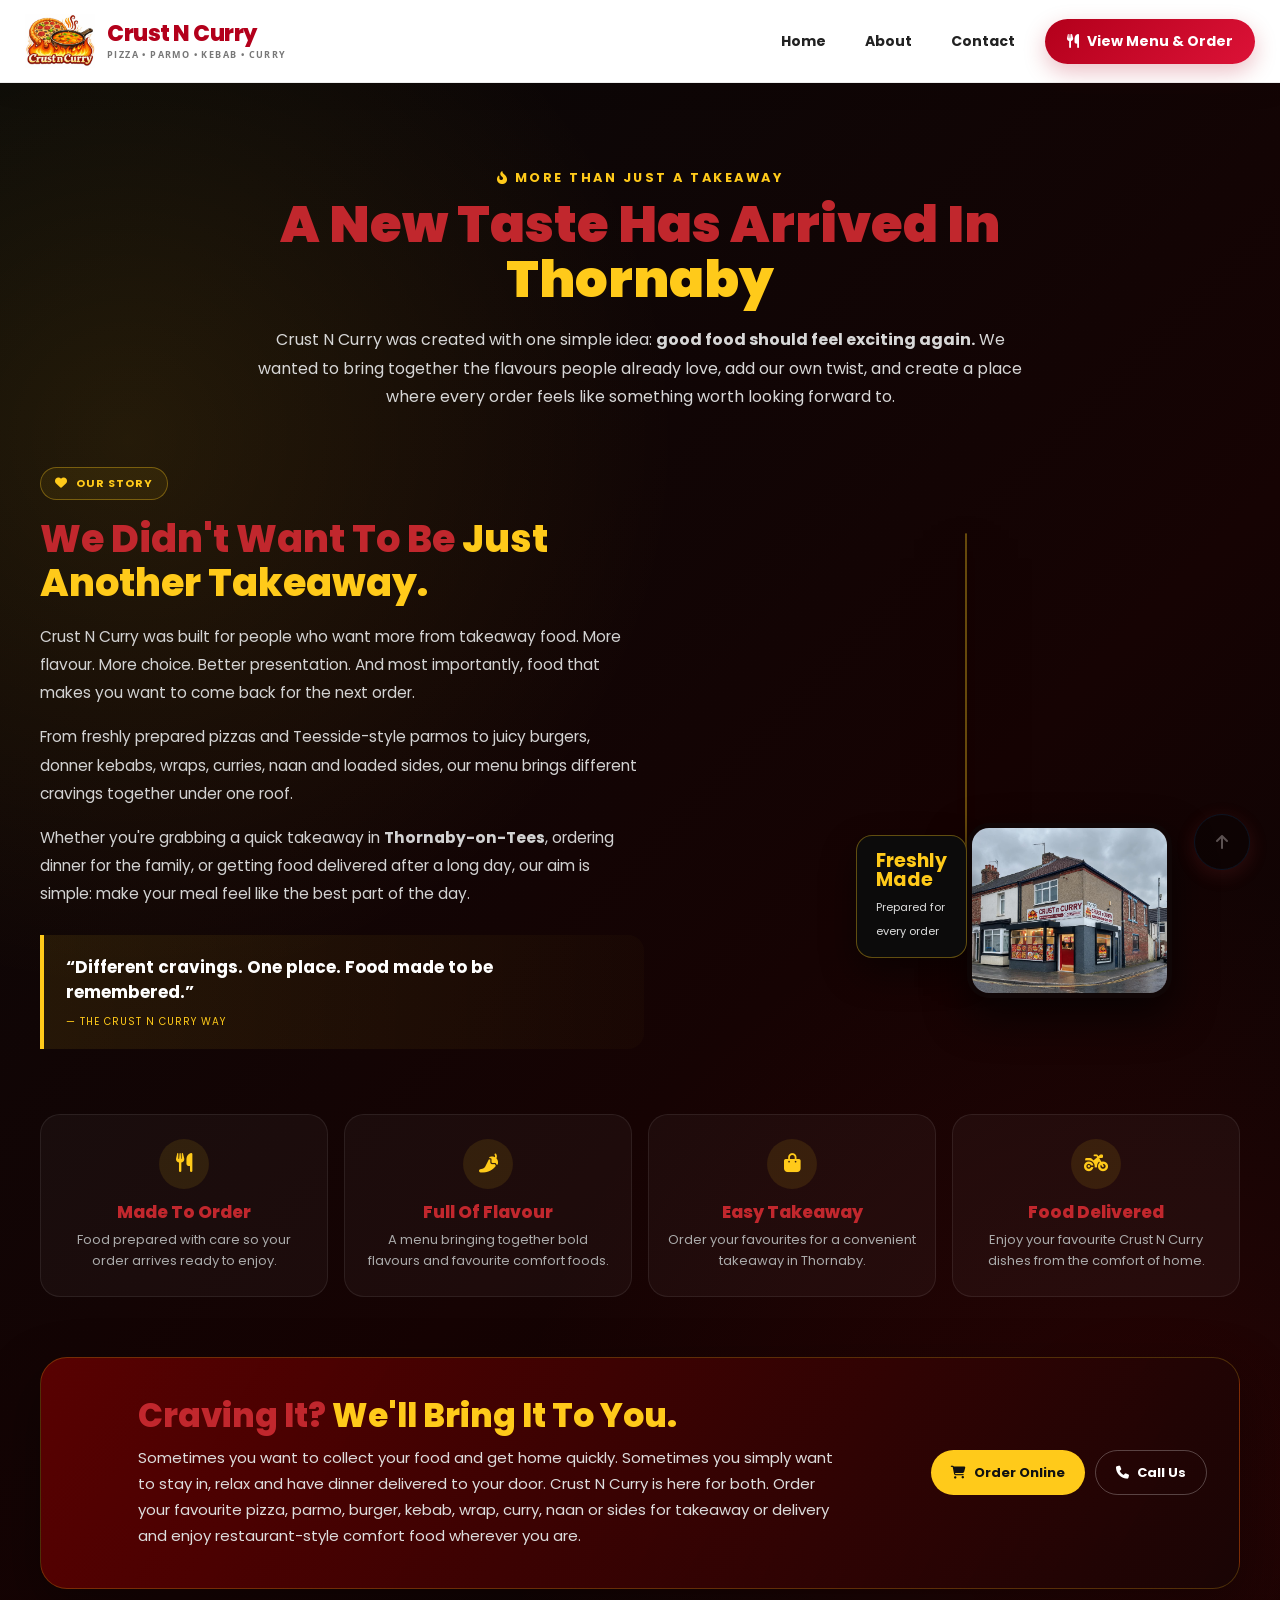
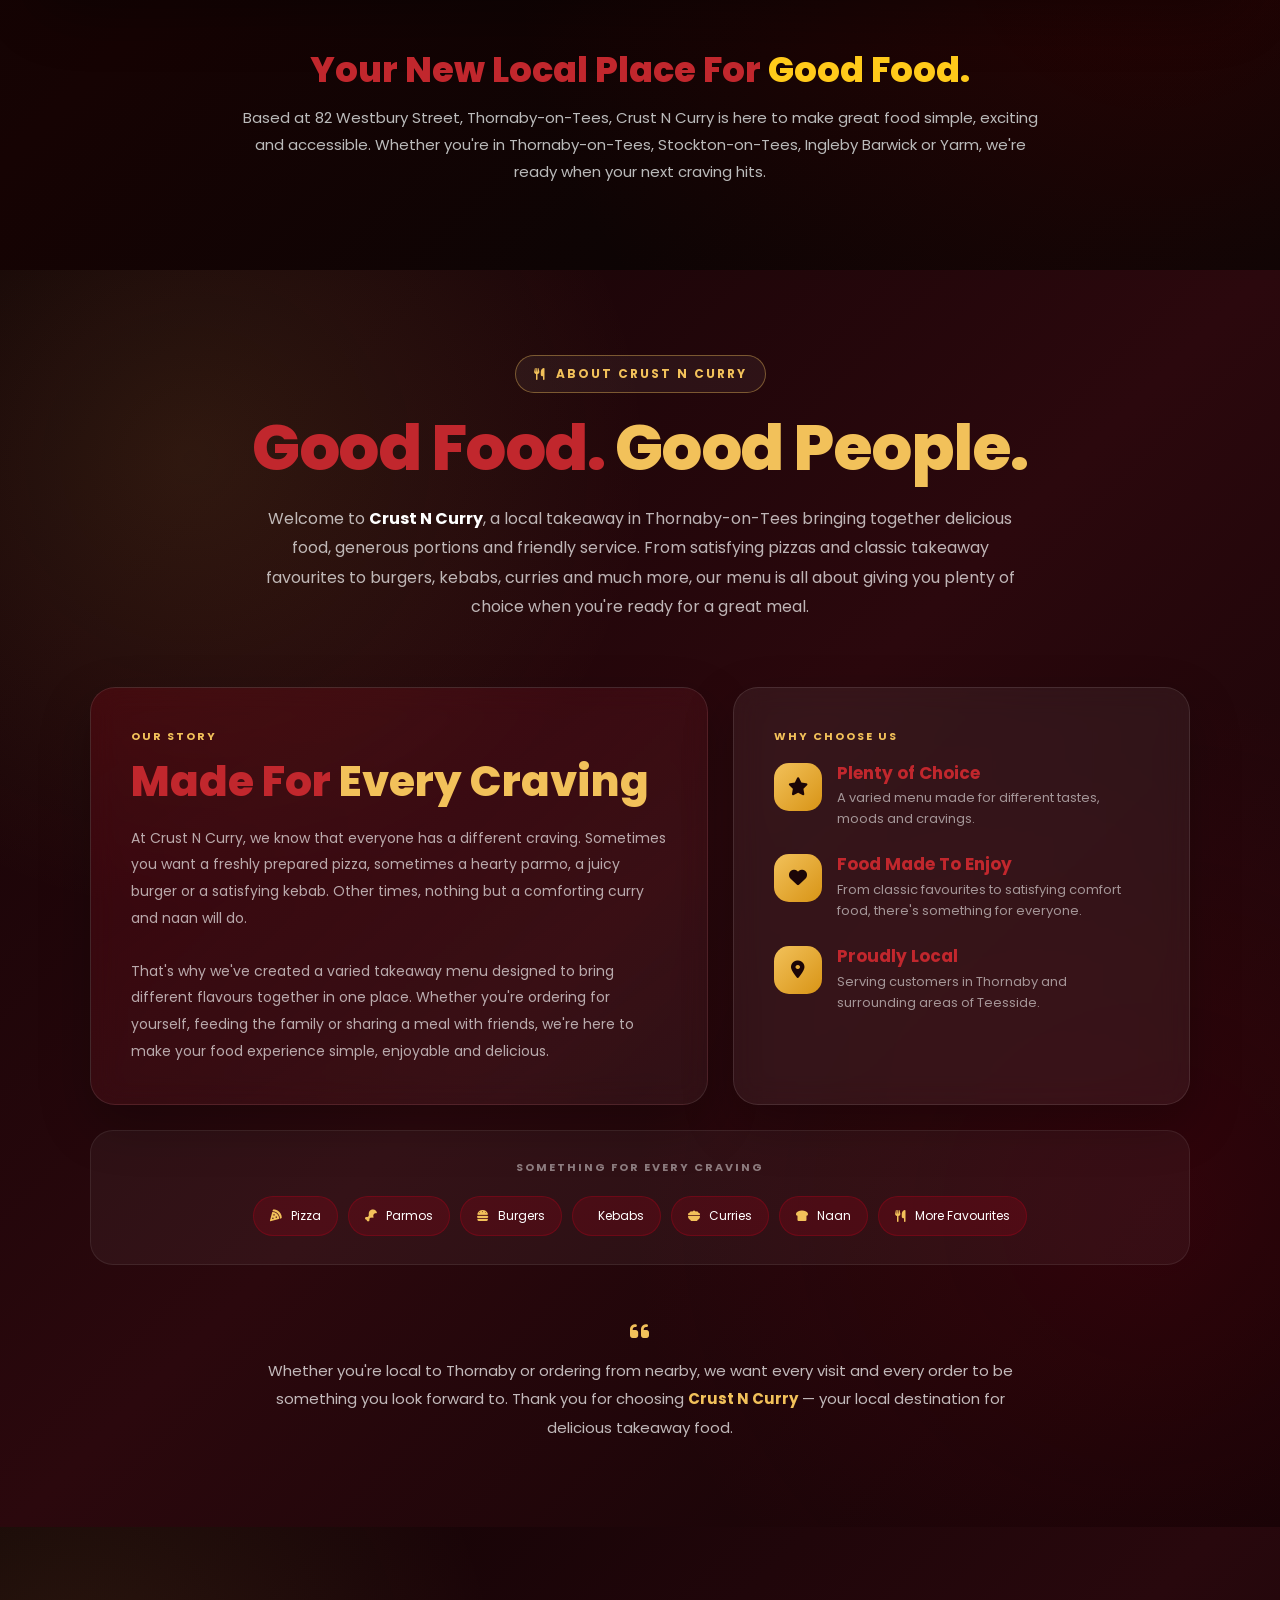
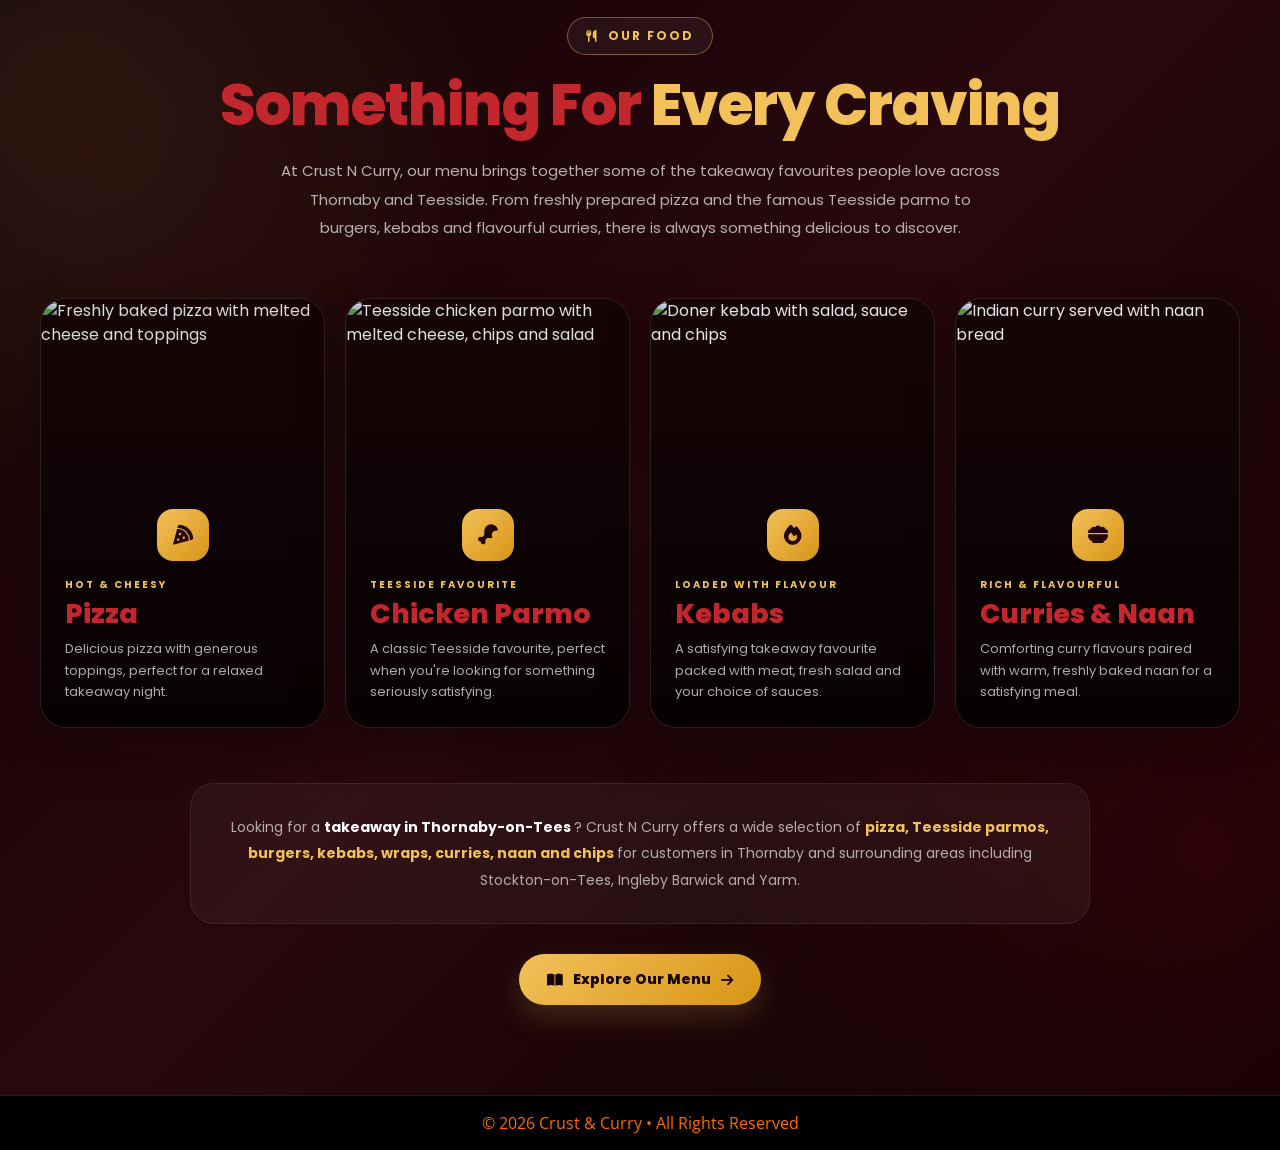
==== commit 84ef848a: "Update about.html" ====
--- a/about.html
+++ b/about.html
@@ -1,4 +1,3 @@
-
 <!DOCTYPE html>
 <html lang="en">
 
@@ -1536,49 +1535,1542 @@
 })();
 
 </script>
-
-
-
-<section id="cncContactSection"
+<!-- =========================
+     CRUST N CURRY — OUR STORY
+     ========================= -->
+<section id="cncOurStory">
+
+<style>
+#cncOurStory{
+    position:relative;
+    padding:85px 20px;
+    background:
+        radial-gradient(circle at 10% 20%, rgba(255,202,26,.10), transparent 30%),
+        radial-gradient(circle at 90% 80%, rgba(170,0,0,.18), transparent 35%),
+        linear-gradient(135deg,#080808,#160303 55%,#050505);
+    overflow:hidden;
+    font-family:'Poppins',Arial,sans-serif;
+    color:#fff;
+}
+
+#cncOurStory *{
+    box-sizing:border-box;
+}
+
+.cnc-story-wrap{
+    max-width:1200px;
+    margin:auto;
+}
+
+
+/* =========================
+   TOP LABEL
+   ========================= */
+
+.cnc-story-label{
+    text-align:center;
+    color:#ffca1a;
+    font-size:clamp(11px,1vw,13px);
+    font-weight:700;
+    letter-spacing:2.5px;
+    text-transform:uppercase;
+    margin-bottom:10px;
+}
+
+.cnc-story-title{
+    text-align:center;
+    font-size:clamp(32px,4vw,52px);
+    line-height:1.08;
+    font-weight:900;
+    margin:0 auto 18px;
+    max-width:850px;
+    color:#fff;
+}
+
+.cnc-story-title span{
+    color:#ffca1a;
+}
+
+.cnc-story-intro{
+    max-width:780px;
+    margin:0 auto 55px;
+    text-align:center;
+    color:#d7d7d7;
+    font-size:clamp(14px,1.3vw,16px);
+    line-height:1.8;
+}
+
+
+/* =========================
+   STORY GRID
+   ========================= */
+
+.cnc-story-grid{
+    display:grid;
+    grid-template-columns:1.05fr .95fr;
+    gap:50px;
+    align-items:center;
+}
+
+
+/* =========================
+   STORY TEXT
+   ========================= */
+
+.cnc-story-text{
+    position:relative;
+}
+
+.cnc-story-kicker{
+    display:inline-flex;
+    align-items:center;
+    gap:8px;
+    padding:7px 14px;
+    border:1px solid rgba(255,202,26,.35);
+    border-radius:50px;
+    background:rgba(255,202,26,.07);
+    color:#ffca1a;
+    font-size:11px;
+    font-weight:700;
+    letter-spacing:1px;
+    margin-bottom:17px;
+}
+
+.cnc-story-kicker i{
+    font-size:12px;
+}
+
+.cnc-story-heading{
+    font-size:clamp(26px,3vw,38px);
+    line-height:1.16;
+    margin:0 0 18px;
+    font-weight:800;
+}
+
+.cnc-story-heading span{
+    color:#ffca1a;
+}
+
+.cnc-story-text p{
+    color:#d2d2d2;
+    font-size:clamp(14px,1.25vw,15.5px);
+    line-height:1.82;
+    margin:0 0 16px;
+}
+
+
+/* =========================
+   QUOTE
+   ========================= */
+
+.cnc-story-quote{
+    margin-top:26px;
+    padding:20px 22px;
+    border-left:4px solid #ffca1a;
+    background:linear-gradient(
+        90deg,
+        rgba(255,202,26,.09),
+        rgba(255,202,26,.02)
+    );
+    border-radius:0 16px 16px 0;
+}
+
+.cnc-story-quote strong{
+    display:block;
+    color:#fff;
+    font-size:clamp(15px,1.5vw,17px);
+    line-height:1.5;
+}
+
+.cnc-story-quote small{
+    display:block;
+    color:#ffca1a;
+    margin-top:8px;
+    font-size:10px;
+    letter-spacing:1px;
+}
+
+
+/* =========================
+   IMAGE SIDE
+   ========================= */
+
+.cnc-story-visual{
+    position:relative;
+    min-height:480px;
+}
+
+.cnc-story-main-img{
+    position:absolute;
+    width:82%;
+    height:410px;
+    right:0;
+    top:15px;
+    object-fit:cover;
+    border-radius:27px;
+    border:1px solid rgba(255,202,26,.35);
+    box-shadow:
+        0 25px 60px rgba(0,0,0,.6),
+        0 0 30px rgba(255,202,26,.08);
+}
+
+
+/* =========================
+   SMALL IMAGE
+   ========================= */
+
+.cnc-story-small-img{
+    position:absolute;
+    width:205px;
+    height:175px;
+    object-fit:cover;
+    left:0;
+    bottom:0;
+    border-radius:22px;
+    border:5px solid #100606;
+    box-shadow:0 18px 40px rgba(0,0,0,.65);
+}
+
+
+/* =========================
+   FLOATING BADGE
+   ========================= */
+
+.cnc-story-badge{
+    position:absolute;
+    right:5%;
+    bottom:40px;
+    background:rgba(12,12,12,.92);
+    backdrop-filter:blur(15px);
+    border:1px solid rgba(255,202,26,.35);
+    padding:15px 19px;
+    border-radius:16px;
+    box-shadow:0 15px 35px rgba(0,0,0,.45);
+}
+
+.cnc-story-badge strong{
+    display:block;
+    color:#ffca1a;
+    font-size:19px;
+    line-height:1;
+    margin-bottom:5px;
+}
+
+.cnc-story-badge span{
+    color:#ddd;
+    font-size:11px;
+}
+
+
+/* =========================
+   VALUES
+   ========================= */
+
+.cnc-story-values{
+    margin-top:65px;
+    display:grid;
+    grid-template-columns:repeat(4,1fr);
+    gap:16px;
+}
+
+.cnc-value{
+    padding:24px 18px;
+    text-align:center;
+    background:rgba(255,255,255,.035);
+    border:1px solid rgba(255,255,255,.08);
+    border-radius:20px;
+    transition:.3s ease;
+}
+
+.cnc-value:hover{
+    transform:translateY(-6px);
+    border-color:rgba(255,202,26,.45);
+    background:rgba(255,202,26,.055);
+}
+
+.cnc-value-icon{
+    width:50px;
+    height:50px;
+    margin:0 auto 13px;
+    display:flex;
+    align-items:center;
+    justify-content:center;
+    border-radius:50%;
+    background:rgba(255,202,26,.1);
+    color:#ffca1a;
+    font-size:19px;
+}
+
+.cnc-value h3{
+    margin:0 0 7px;
+    font-size:clamp(15px,1.4vw,17px);
+    color:#fff;
+}
+
+.cnc-value p{
+    margin:0;
+    color:#aaa;
+    font-size:clamp(11px,1.1vw,13px);
+    line-height:1.65;
+}
+
+
+/* =========================
+   TAKEAWAY / DELIVERY
+   ========================= */
+
+.cnc-order-story{
+    margin-top:60px;
+    padding:38px 32px;
+    border-radius:27px;
+    background:
+        linear-gradient(
+            120deg,
+            rgba(115,0,0,.72),
+            rgba(25,5,5,.92)
+        );
+    border:1px solid rgba(255,202,26,.22);
+    display:grid;
+    grid-template-columns:1fr auto;
+    gap:28px;
+    align-items:center;
+    box-shadow:0 22px 55px rgba(0,0,0,.35);
+}
+
+.cnc-order-story h3{
+    margin:0 0 9px;
+    font-size:clamp(23px,2.6vw,33px);
+    line-height:1.2;
+    font-weight:800;
+}
+
+.cnc-order-story h3 span{
+    color:#ffca1a;
+}
+
+.cnc-order-story p{
+    margin:0;
+    color:#ddd;
+    max-width:700px;
+    line-height:1.75;
+    font-size:clamp(13px,1.2vw,15px);
+}
+
+.cnc-order-buttons{
+    display:flex;
+    gap:10px;
+    flex-wrap:wrap;
+}
+
+.cnc-order-btn{
+    display:inline-flex;
+    align-items:center;
+    justify-content:center;
+    gap:8px;
+    padding:12px 20px;
+    border-radius:50px;
+    text-decoration:none;
+    font-size:13px;
+    font-weight:700;
+    transition:.3s ease;
+    white-space:nowrap;
+}
+
+.cnc-order-btn.primary{
+    background:#ffca1a;
+    color:#111;
+}
+
+.cnc-order-btn.secondary{
+    background:transparent;
+    color:#fff;
+    border:1px solid rgba(255,255,255,.25);
+}
+
+.cnc-order-btn:hover{
+    transform:translateY(-3px);
+}
+
+
+/* =========================
+   FINAL STATEMENT
+   ========================= */
+
+.cnc-story-final{
+    margin:60px auto 0;
+    max-width:800px;
+    text-align:center;
+}
+
+.cnc-story-final h3{
+    margin:0 0 13px;
+    font-size:clamp(23px,2.8vw,35px);
+    line-height:1.2;
+}
+
+.cnc-story-final h3 span{
+    color:#ffca1a;
+}
+
+.cnc-story-final p{
+    margin:0;
+    color:#bbb;
+    font-size:clamp(13px,1.2vw,15px);
+    line-height:1.8;
+}
+
+
+/* ==================================================
+   TABLET / SMALL LAPTOP
+   ================================================== */
+
+@media(max-width:900px){
+
+    #cncOurStory{
+        padding:70px 18px;
+    }
+
+    .cnc-story-grid{
+        grid-template-columns:1fr;
+        gap:40px;
+    }
+
+    .cnc-story-visual{
+        min-height:420px;
+        max-width:700px;
+        width:100%;
+        margin:auto;
+    }
+
+    .cnc-story-main-img{
+        width:88%;
+        height:350px;
+    }
+
+    .cnc-story-small-img{
+        width:175px;
+        height:150px;
+    }
+
+    .cnc-story-values{
+        grid-template-columns:repeat(2,1fr);
+        gap:13px;
+    }
+
+    .cnc-order-story{
+        grid-template-columns:1fr;
+        text-align:center;
+    }
+
+    .cnc-order-story p{
+        margin-left:auto;
+        margin-right:auto;
+    }
+
+    .cnc-order-buttons{
+        justify-content:center;
+    }
+}
+
+
+/* ==================================================
+   MOBILE
+   ================================================== */
+
+@media(max-width:550px){
+
+    #cncOurStory{
+        padding:58px 15px;
+    }
+
+    .cnc-story-label{
+        font-size:10px;
+        letter-spacing:2px;
+        margin-bottom:9px;
+    }
+
+    .cnc-story-title{
+        font-size:clamp(29px,8vw,36px);
+        line-height:1.1;
+        margin-bottom:15px;
+    }
+
+    .cnc-story-intro{
+        font-size:14px;
+        line-height:1.75;
+        margin-bottom:42px;
+    }
+
+    .cnc-story-grid{
+        gap:32px;
+    }
+
+    .cnc-story-kicker{
+        font-size:10px;
+        padding:6px 12px;
+        margin-bottom:14px;
+    }
+
+    .cnc-story-heading{
+        font-size:clamp(24px,7vw,30px);
+        line-height:1.18;
+        margin-bottom:15px;
+    }
+
+    .cnc-story-text p{
+        font-size:14px;
+        line-height:1.78;
+        margin-bottom:14px;
+    }
+
+    .cnc-story-quote{
+        margin-top:22px;
+        padding:17px 17px;
+    }
+
+    .cnc-story-quote strong{
+        font-size:14px;
+        line-height:1.5;
+    }
+
+    .cnc-story-quote small{
+        font-size:9px;
+    }
+
+
+    /* MOBILE IMAGES */
+
+    .cnc-story-visual{
+        min-height:340px;
+    }
+
+    .cnc-story-main-img{
+        width:90%;
+        height:270px;
+        top:5px;
+        border-radius:22px;
+    }
+
+    .cnc-story-small-img{
+        width:140px;
+        height:120px;
+        border-radius:18px;
+        border-width:4px;
+    }
+
+    .cnc-story-badge{
+        right:0;
+        bottom:18px;
+        padding:12px 14px;
+        border-radius:14px;
+    }
+
+    .cnc-story-badge strong{
+        font-size:16px;
+    }
+
+    .cnc-story-badge span{
+        font-size:10px;
+    }
+
+
+    /* MOBILE VALUES */
+
+    .cnc-story-values{
+        margin-top:48px;
+        grid-template-columns:1fr 1fr;
+        gap:9px;
+    }
+
+    .cnc-value{
+        padding:19px 10px;
+        border-radius:17px;
+    }
+
+    .cnc-value-icon{
+        width:43px;
+        height:43px;
+        margin-bottom:10px;
+        font-size:16px;
+    }
+
+    .cnc-value h3{
+        font-size:14px;
+        margin-bottom:5px;
+    }
+
+    .cnc-value p{
+        font-size:11px;
+        line-height:1.55;
+    }
+
+
+    /* MOBILE ORDER BOX */
+
+    .cnc-order-story{
+        margin-top:48px;
+        padding:27px 18px;
+        border-radius:22px;
+        gap:22px;
+    }
+
+    .cnc-order-story h3{
+        font-size:23px;
+        line-height:1.25;
+    }
+
+    .cnc-order-story p{
+        font-size:13px;
+        line-height:1.7;
+    }
+
+    .cnc-order-buttons{
+        width:100%;
+        gap:9px;
+    }
+
+    .cnc-order-btn{
+        width:100%;
+        padding:12px 18px;
+        font-size:13px;
+    }
+
+
+    /* MOBILE FINAL */
+
+    .cnc-story-final{
+        margin-top:48px;
+    }
+
+    .cnc-story-final h3{
+        font-size:24px;
+        line-height:1.25;
+    }
+
+    .cnc-story-final p{
+        font-size:13px;
+        line-height:1.75;
+    }
+}
+
+
+/* ==================================================
+   VERY SMALL PHONES
+   ================================================== */
+
+@media(max-width:380px){
+
+    .cnc-story-title{
+        font-size:28px;
+    }
+
+    .cnc-story-heading{
+        font-size:23px;
+    }
+
+    .cnc-story-text p{
+        font-size:13.5px;
+    }
+
+    .cnc-story-visual{
+        min-height:315px;
+    }
+
+    .cnc-story-main-img{
+        height:250px;
+    }
+
+    .cnc-story-small-img{
+        width:125px;
+        height:108px;
+    }
+
+    .cnc-story-badge{
+        padding:10px 12px;
+    }
+
+    .cnc-story-badge strong{
+        font-size:14px;
+    }
+
+    .cnc-story-badge span{
+        font-size:9px;
+    }
+
+    .cnc-value h3{
+        font-size:13px;
+    }
+
+    .cnc-value p{
+        font-size:10.5px;
+    }
+}
+</style>
+
+
+<div class="cnc-story-wrap">
+
+    <!-- HEADER -->
+    <div class="cnc-story-label">
+        <i class="fa-solid fa-fire-flame-curved"></i>
+        More Than Just A Takeaway
+    </div>
+
+    <h2 class="cnc-story-title">
+        A New Taste Has Arrived In
+        <span>Thornaby</span>
+    </h2>
+
+    <p class="cnc-story-intro">
+        Crust N Curry was created with one simple idea:
+        <strong>good food should feel exciting again.</strong>
+        We wanted to bring together the flavours people already love,
+        add our own twist, and create a place where every order feels
+        like something worth looking forward to.
+    </p>
+
+
+    <!-- MAIN STORY -->
+    <div class="cnc-story-grid">
+
+        <!-- STORY -->
+        <div class="cnc-story-text">
+
+            <div class="cnc-story-kicker">
+                <i class="fa-solid fa-heart"></i>
+                OUR STORY
+            </div>
+
+            <h2 class="cnc-story-heading">
+                We Didn't Want To Be
+                <span>Just Another Takeaway.</span>
+            </h2>
+
+            <p>
+                Crust N Curry was built for people who want more from
+                takeaway food. More flavour. More choice. Better
+                presentation. And most importantly, food that makes you
+                want to come back for the next order.
+            </p>
+
+            <p>
+                From freshly prepared pizzas and Teesside-style parmos
+                to juicy burgers, donner kebabs, wraps, curries, naan
+                and loaded sides, our menu brings different cravings
+                together under one roof.
+            </p>
+
+            <p>
+                Whether you're grabbing a quick takeaway in
+                <strong>Thornaby-on-Tees</strong>, ordering dinner for
+                the family, or getting food delivered after a long day,
+                our aim is simple: make your meal feel like the best
+                part of the day.
+            </p>
+
+            <div class="cnc-story-quote">
+                <strong>
+                    “Different cravings. One place. Food made to be remembered.”
+                </strong>
+
+                <small>
+                    — THE CRUST N CURRY WAY
+                </small>
+            </div>
+
+        </div>
+
+
+        <!-- VISUAL -->
+        <div class="cnc-story-visual">
+
+            <!-- Replace these with your own Crust N Curry food photos -->
+
+            <img
+                class="cnc-story-main-img"
+                src="images/crust-n-curry-main.jpg"
+                alt="Fresh takeaway food from Crust N Curry in Thornaby-on-Tees"
+                width="900"
+                height="600"
+                loading="lazy"
+            >
+
+            <img
+                class="cnc-story-small-img"
+                src="about.jpg"
+                alt="Crust N Curry takeaway food prepared for collection and delivery"
+                width="600"
+                height="500"
+                loading="lazy"
+            >
+
+            <div class="cnc-story-badge">
+                <strong>Freshly Made</strong>
+                <span>Prepared for every order</span>
+            </div>
+
+        </div>
+
+    </div>
+
+
+    <!-- VALUES -->
+    <div class="cnc-story-values">
+
+        <div class="cnc-value">
+
+            <div class="cnc-value-icon">
+                <i class="fa-solid fa-utensils"></i>
+            </div>
+
+            <h3>Made To Order</h3>
+
+            <p>
+                Food prepared with care so your order arrives ready to enjoy.
+            </p>
+
+        </div>
+
+
+        <div class="cnc-value">
+
+            <div class="cnc-value-icon">
+                <i class="fa-solid fa-pepper-hot"></i>
+            </div>
+
+            <h3>Full Of Flavour</h3>
+
+            <p>
+                A menu bringing together bold flavours and favourite comfort foods.
+            </p>
+
+        </div>
+
+
+        <div class="cnc-value">
+
+            <div class="cnc-value-icon">
+                <i class="fa-solid fa-bag-shopping"></i>
+            </div>
+
+            <h3>Easy Takeaway</h3>
+
+            <p>
+                Order your favourites for a convenient takeaway in Thornaby.
+            </p>
+
+        </div>
+
+
+        <div class="cnc-value">
+
+            <div class="cnc-value-icon">
+                <i class="fa-solid fa-motorcycle"></i>
+            </div>
+
+            <h3>Food Delivered</h3>
+
+            <p>
+                Enjoy your favourite Crust N Curry dishes from the comfort of home.
+            </p>
+
+        </div>
+
+    </div>
+
+
+    <!-- TAKEAWAY + DELIVERY -->
+    <div class="cnc-order-story">
+
+        <div>
+
+            <h3>
+                Craving It?
+                <span>We'll Bring It To You.</span>
+            </h3>
+
+            <p>
+                Sometimes you want to collect your food and get home quickly.
+                Sometimes you simply want to stay in, relax and have dinner
+                delivered to your door. Crust N Curry is here for both.
+                Order your favourite pizza, parmo, burger, kebab, wrap,
+                curry, naan or sides for takeaway or delivery and enjoy
+                restaurant-style comfort food wherever you are.
+            </p>
+
+        </div>
+
+
+        <div class="cnc-order-buttons">
+
+            <a href="q.html" class="cnc-order-btn primary">
+                <i class="fa-solid fa-cart-shopping"></i>
+                Order Online
+            </a>
+
+            <a href="tel:+447863208938" class="cnc-order-btn secondary">
+                <i class="fa-solid fa-phone"></i>
+                Call Us
+            </a>
+
+        </div>
+
+    </div>
+
+
+    <!-- FINAL BRAND MESSAGE -->
+    <div class="cnc-story-final">
+
+        <h3>
+            Your New Local Place For
+            <span>Good Food.</span>
+        </h3>
+
+        <p>
+            Based at 82 Westbury Street, Thornaby-on-Tees, Crust N Curry
+            is here to make great food simple, exciting and accessible.
+            Whether you're in Thornaby-on-Tees, Stockton-on-Tees,
+            Ingleby Barwick or Yarm, we're ready when your next craving
+            hits.
+        </p>
+
+    </div>
+
+</div>
+
+</section>
+
+
+<!-- =========================================================
+     CRUST N CURRY - ABOUT US SECTION
+========================================================= -->
+
+<section id="cncAboutSection"
 style="
 width:100%;
-padding:80px 20px;
+padding:85px 20px;
 background:
-radial-gradient(circle at 10% 20%,rgba(242,140,24,.12),transparent 30%),
-radial-gradient(circle at 90% 80%,rgba(179,0,27,.12),transparent 35%),
+radial-gradient(circle at 15% 15%,rgba(242,193,90,.10),transparent 30%),
+radial-gradient(circle at 90% 75%,rgba(179,0,27,.14),transparent 35%),
 linear-gradient(135deg,#120305,#2b080d,#120305);
 font-family:'Poppins',sans-serif;
+color:#fff;
 overflow:hidden;
 ">
 
-    <!-- HEADER -->
+    <!-- =====================================================
+         ABOUT INTRO
+    ====================================================== -->
 
     <div style="
-    max-width:1200px;
-    margin:0 auto 50px;
+    max-width:1100px;
+    margin:auto;
     text-align:center;
-    color:#fff;
     ">
+
+        <!-- LABEL -->
 
         <div style="
         display:inline-flex;
         align-items:center;
+        gap:9px;
+        padding:9px 18px;
+        border-radius:50px;
+        border:1px solid rgba(242,193,90,.4);
+        background:rgba(255,255,255,.05);
+        color:#f2c15a;
+        font-size:12px;
+        font-weight:700;
+        letter-spacing:2px;
+        text-transform:uppercase;
+        margin-bottom:20px;
+        ">
+
+            <i class="fas fa-utensils"></i>
+
+            ABOUT CRUST N CURRY
+
+        </div>
+
+
+        <!-- TITLE -->
+
+        <h1 style="
+        margin:0;
+        font-size:clamp(38px,6vw,64px);
+        line-height:1.08;
+        font-weight:800;
+        letter-spacing:-1.5px;
+        ">
+
+            Good Food.
+            <span style="color:#f2c15a;">
+                Good People.
+            </span>
+
+        </h1>
+
+
+        <!-- INTRO -->
+
+        <p style="
+        max-width:760px;
+        margin:22px auto 0;
+        color:rgba(255,255,255,.70);
+        font-size:16px;
+        line-height:1.85;
+        ">
+
+            Welcome to <strong style="color:#fff;">Crust N Curry</strong>,
+            a local takeaway in Thornaby-on-Tees bringing together delicious
+            food, generous portions and friendly service. From satisfying
+            pizzas and classic takeaway favourites to burgers, kebabs,
+            curries and much more, our menu is all about giving you plenty
+            of choice when you're ready for a great meal.
+
+        </p>
+
+    </div>
+
+
+
+    <!-- =====================================================
+         STORY AREA
+    ====================================================== -->
+
+    <div style="
+    max-width:1100px;
+    margin:65px auto 0;
+    display:grid;
+    grid-template-columns:1.15fr .85fr;
+    gap:25px;
+    align-items:stretch;
+    ">
+
+
+        <!-- OUR STORY -->
+
+        <div style="
+        padding:40px;
+        border-radius:25px;
+        background:
+        linear-gradient(145deg,rgba(179,0,27,.20),rgba(255,255,255,.045));
+        border:1px solid rgba(255,255,255,.10);
+        backdrop-filter:blur(14px);
+        -webkit-backdrop-filter:blur(14px);
+        box-shadow:0 20px 50px rgba(0,0,0,.25);
+        ">
+
+            <div style="
+            color:#f2c15a;
+            font-size:11px;
+            font-weight:700;
+            letter-spacing:2px;
+            text-transform:uppercase;
+            margin-bottom:12px;
+            ">
+
+                OUR STORY
+
+            </div>
+
+
+            <h2 style="
+            margin:0 0 18px;
+            font-size:clamp(28px,4vw,42px);
+            line-height:1.2;
+            font-weight:800;
+            ">
+
+                Made For
+                <span style="color:#f2c15a;">
+                    Every Craving
+                </span>
+
+            </h2>
+
+
+            <p style="
+            margin:0;
+            color:rgba(255,255,255,.65);
+            font-size:14px;
+            line-height:1.9;
+            ">
+
+                At Crust N Curry, we know that everyone has a different
+                craving. Sometimes you want a freshly prepared pizza,
+                sometimes a hearty parmo, a juicy burger or a satisfying
+                kebab. Other times, nothing but a comforting curry and
+                naan will do.
+
+                <br><br>
+
+                That's why we've created a varied takeaway menu designed
+                to bring different flavours together in one place. Whether
+                you're ordering for yourself, feeding the family or sharing
+                a meal with friends, we're here to make your food experience
+                simple, enjoyable and delicious.
+
+            </p>
+
+        </div>
+
+
+
+        <!-- WHY US -->
+
+        <div style="
+        padding:40px;
+        border-radius:25px;
+        background:rgba(255,255,255,.055);
+        border:1px solid rgba(255,255,255,.10);
+        backdrop-filter:blur(14px);
+        -webkit-backdrop-filter:blur(14px);
+        box-shadow:0 20px 50px rgba(0,0,0,.25);
+        ">
+
+            <div style="
+            color:#f2c15a;
+            font-size:11px;
+            font-weight:700;
+            letter-spacing:2px;
+            text-transform:uppercase;
+            margin-bottom:18px;
+            ">
+
+                WHY CHOOSE US
+
+            </div>
+
+
+            <!-- FEATURE 1 -->
+
+            <div style="
+            display:flex;
+            gap:15px;
+            align-items:flex-start;
+            margin-bottom:25px;
+            ">
+
+                <div style="
+                min-width:48px;
+                height:48px;
+                border-radius:15px;
+                display:flex;
+                align-items:center;
+                justify-content:center;
+                background:linear-gradient(135deg,#f2c15a,#d89416);
+                color:#1b0507;
+                font-size:18px;
+                ">
+
+                    <i class="fas fa-star"></i>
+
+                </div>
+
+
+                <div>
+
+                    <h3 style="
+                    margin:0 0 5px;
+                    font-size:17px;
+                    font-weight:700;
+                    ">
+
+                        Plenty of Choice
+
+                    </h3>
+
+                    <p style="
+                    margin:0;
+                    color:rgba(255,255,255,.55);
+                    font-size:13px;
+                    line-height:1.6;
+                    ">
+
+                        A varied menu made for different tastes,
+                        moods and cravings.
+
+                    </p>
+
+                </div>
+
+            </div>
+
+
+
+            <!-- FEATURE 2 -->
+
+            <div style="
+            display:flex;
+            gap:15px;
+            align-items:flex-start;
+            margin-bottom:25px;
+            ">
+
+                <div style="
+                min-width:48px;
+                height:48px;
+                border-radius:15px;
+                display:flex;
+                align-items:center;
+                justify-content:center;
+                background:linear-gradient(135deg,#f2c15a,#d89416);
+                color:#1b0507;
+                font-size:18px;
+                ">
+
+                    <i class="fas fa-heart"></i>
+
+                </div>
+
+
+                <div>
+
+                    <h3 style="
+                    margin:0 0 5px;
+                    font-size:17px;
+                    font-weight:700;
+                    ">
+
+                        Food Made To Enjoy
+
+                    </h3>
+
+                    <p style="
+                    margin:0;
+                    color:rgba(255,255,255,.55);
+                    font-size:13px;
+                    line-height:1.6;
+                    ">
+
+                        From classic favourites to satisfying
+                        comfort food, there's something for everyone.
+
+                    </p>
+
+                </div>
+
+            </div>
+
+
+
+            <!-- FEATURE 3 -->
+
+            <div style="
+            display:flex;
+            gap:15px;
+            align-items:flex-start;
+            ">
+
+                <div style="
+                min-width:48px;
+                height:48px;
+                border-radius:15px;
+                display:flex;
+                align-items:center;
+                justify-content:center;
+                background:linear-gradient(135deg,#f2c15a,#d89416);
+                color:#1b0507;
+                font-size:18px;
+                ">
+
+                    <i class="fas fa-location-dot"></i>
+
+                </div>
+
+
+                <div>
+
+                    <h3 style="
+                    margin:0 0 5px;
+                    font-size:17px;
+                    font-weight:700;
+                    ">
+
+                        Proudly Local
+
+                    </h3>
+
+                    <p style="
+                    margin:0;
+                    color:rgba(255,255,255,.55);
+                    font-size:13px;
+                    line-height:1.6;
+                    ">
+
+                        Serving customers in Thornaby and
+                        surrounding areas of Teesside.
+
+                    </p>
+
+                </div>
+
+            </div>
+
+        </div>
+
+    </div>
+
+
+
+    <!-- =====================================================
+         FOOD CATEGORY STRIP
+    ====================================================== -->
+
+    <div style="
+    max-width:1100px;
+    margin:25px auto 0;
+    padding:28px;
+    border-radius:23px;
+    background:rgba(255,255,255,.045);
+    border:1px solid rgba(255,255,255,.08);
+    text-align:center;
+    ">
+
+        <div style="
+        color:rgba(255,255,255,.45);
+        font-size:11px;
+        font-weight:700;
+        letter-spacing:2px;
+        text-transform:uppercase;
+        margin-bottom:20px;
+        ">
+
+            SOMETHING FOR EVERY CRAVING
+
+        </div>
+
+
+        <div style="
+        display:flex;
+        flex-wrap:wrap;
+        justify-content:center;
         gap:10px;
+        ">
+
+
+            <span style="
+            padding:10px 16px;
+            border-radius:50px;
+            background:rgba(179,0,27,.20);
+            border:1px solid rgba(179,0,27,.35);
+            color:#fff;
+            font-size:12px;
+            ">
+                <i class="fas fa-pizza-slice"
+                style="color:#f2c15a;margin-right:6px;"></i>
+                Pizza
+            </span>
+
+
+            <span style="
+            padding:10px 16px;
+            border-radius:50px;
+            background:rgba(179,0,27,.20);
+            border:1px solid rgba(179,0,27,.35);
+            color:#fff;
+            font-size:12px;
+            ">
+                <i class="fas fa-drumstick-bite"
+                style="color:#f2c15a;margin-right:6px;"></i>
+                Parmos
+            </span>
+
+
+            <span style="
+            padding:10px 16px;
+            border-radius:50px;
+            background:rgba(179,0,27,.20);
+            border:1px solid rgba(179,0,27,.35);
+            color:#fff;
+            font-size:12px;
+            ">
+                <i class="fas fa-burger"
+                style="color:#f2c15a;margin-right:6px;"></i>
+                Burgers
+            </span>
+
+
+            <span style="
+            padding:10px 16px;
+            border-radius:50px;
+            background:rgba(179,0,27,.20);
+            border:1px solid rgba(179,0,27,.35);
+            color:#fff;
+            font-size:12px;
+            ">
+                <i class="fas fa-kebab"
+                style="color:#f2c15a;margin-right:6px;"></i>
+                Kebabs
+            </span>
+
+
+            <span style="
+            padding:10px 16px;
+            border-radius:50px;
+            background:rgba(179,0,27,.20);
+            border:1px solid rgba(179,0,27,.35);
+            color:#fff;
+            font-size:12px;
+            ">
+                <i class="fas fa-bowl-food"
+                style="color:#f2c15a;margin-right:6px;"></i>
+                Curries
+            </span>
+
+
+            <span style="
+            padding:10px 16px;
+            border-radius:50px;
+            background:rgba(179,0,27,.20);
+            border:1px solid rgba(179,0,27,.35);
+            color:#fff;
+            font-size:12px;
+            ">
+                <i class="fas fa-bread-slice"
+                style="color:#f2c15a;margin-right:6px;"></i>
+                Naan
+            </span>
+
+
+            <span style="
+            padding:10px 16px;
+            border-radius:50px;
+            background:rgba(179,0,27,.20);
+            border:1px solid rgba(179,0,27,.35);
+            color:#fff;
+            font-size:12px;
+            ">
+                <i class="fas fa-utensils"
+                style="color:#f2c15a;margin-right:6px;"></i>
+                More Favourites
+            </span>
+
+        </div>
+
+    </div>
+
+
+
+    <!-- =====================================================
+         FINAL ABOUT MESSAGE
+    ====================================================== -->
+
+    <div style="
+    max-width:780px;
+    margin:55px auto 0;
+    text-align:center;
+    ">
+
+        <i class="fas fa-quote-left"
+        style="
+        color:#f2c15a;
+        font-size:22px;
+        margin-bottom:15px;
+        "></i>
+
+
+        <p style="
+        margin:0;
+        color:rgba(255,255,255,.72);
+        font-size:15px;
+        line-height:1.9;
+        ">
+
+            Whether you're local to Thornaby or ordering from nearby,
+            we want every visit and every order to be something you look
+            forward to. Thank you for choosing
+            <strong style="color:#f2c15a;">Crust N Curry</strong> —
+            your local destination for delicious takeaway food.
+
+        </p>
+
+    </div>
+
+</section>
+
+
+<!-- =========================================================
+     MOBILE RESPONSIVE
+========================================================= -->
+
+<style>
+
+@media(max-width:850px){
+
+    #cncAboutSection > div:nth-of-type(2){
+        grid-template-columns:1fr !important;
+    }
+
+}
+
+
+@media(max-width:600px){
+
+    #cncAboutSection{
+        padding:60px 15px !important;
+    }
+
+    #cncAboutSection > div:nth-of-type(2) > div{
+        padding:28px 23px !important;
+    }
+
+    #cncAboutSection h1{
+        font-size:40px !important;
+    }
+
+}
+
+
+</style>
+<!-- =========================================================
+     CRUST N CURRY - OUR FOOD
+     SEO FRIENDLY VISUAL FOOD SECTION
+========================================================= -->
+
+<section id="cncAboutFood"
+style="
+width:100%;
+padding:90px 20px;
+background:
+radial-gradient(circle at 5% 15%,rgba(242,193,90,.10),transparent 28%),
+radial-gradient(circle at 95% 80%,rgba(179,0,27,.16),transparent 32%),
+linear-gradient(135deg,#100204,#28080d,#0b0203);
+font-family:'Poppins',sans-serif;
+color:#fff;
+overflow:hidden;
+">
+
+    <!-- =====================================================
+         HEADER
+    ====================================================== -->
+
+    <div style="
+    max-width:900px;
+    margin:0 auto 55px;
+    text-align:center;
+    ">
+
+        <div style="
+        display:inline-flex;
+        align-items:center;
+        gap:9px;
         padding:9px 18px;
-        border:1px solid rgba(242,193,90,.4);
         border-radius:50px;
-        background:rgba(255,255,255,.06);
+        border:1px solid rgba(242,193,90,.40);
+        background:rgba(255,255,255,.05);
         color:#f2c15a;
-        font-size:13px;
+        font-size:12px;
         font-weight:700;
         letter-spacing:2px;
         text-transform:uppercase;
         margin-bottom:18px;
         ">
 
-            <i class="fas fa-location-dot"></i>
-
-            FIND & CONTACT US
+            <i class="fas fa-utensils"></i>
+
+            OUR FOOD
 
         </div>
 
@@ -1588,31 +3080,30 @@
         font-size:clamp(36px,5vw,58px);
         line-height:1.1;
         font-weight:800;
-        color:#fff;
         letter-spacing:-1px;
         ">
 
-            Let's Talk.
-            <span style="
-            color:#f2c15a;
-            ">
-                Let's Eat.
+            Something For
+            <span style="color:#f2c15a;">
+                Every Craving
             </span>
 
         </h2>
 
 
         <p style="
-        max-width:650px;
-        margin:18px auto 0;
-        color:rgba(255,255,255,.72);
-        font-size:16px;
-        line-height:1.7;
+        max-width:720px;
+        margin:20px auto 0;
+        color:rgba(255,255,255,.68);
+        font-size:15px;
+        line-height:1.9;
         ">
 
-            Have a question, want to place an order,
-            or simply craving something delicious?
-            We're here for you.
+            At Crust N Curry, our menu brings together some of the
+            takeaway favourites people love across Thornaby and
+            Teesside. From freshly prepared pizza and the famous
+            Teesside parmo to burgers, kebabs and flavourful curries,
+            there is always something delicious to discover.
 
         </p>
 
@@ -1620,638 +3111,604 @@
 
 
 
-    <!-- MAIN CONTACT GRID -->
+    <!-- =====================================================
+         FEATURED FOOD GRID
+    ====================================================== -->
 
     <div style="
-    width:100%;
     max-width:1200px;
     margin:auto;
     display:grid;
-    grid-template-columns:repeat(3,1fr);
-    gap:22px;
+    grid-template-columns:repeat(4,1fr);
+    gap:20px;
     ">
 
 
         <!-- =================================================
-             PHONE
+             PIZZA
         ================================================== -->
 
-        <a href="tel:+447863208938"
+        <article
         style="
-        text-decoration:none;
-        color:inherit;
-        display:block;
+        position:relative;
+        min-height:430px;
+        border-radius:26px;
+        overflow:hidden;
+        background:#170507;
+        border:1px solid rgba(255,255,255,.10);
+        box-shadow:0 20px 50px rgba(0,0,0,.30);
+        transition:all .35s ease;
+        "
+        onmouseover="
+        this.style.transform='translateY(-10px)';
+        this.style.borderColor='rgba(242,193,90,.65)';
+        this.querySelector('.cncAboutFoodImg').style.transform='scale(1.08)';
+        "
+        onmouseout="
+        this.style.transform='translateY(0)';
+        this.style.borderColor='rgba(255,255,255,.10)';
+        this.querySelector('.cncAboutFoodImg').style.transform='scale(1)';
         ">
 
-            <div
-            onmouseover="this.style.transform='translateY(-8px)';this.style.borderColor='rgba(242,193,90,.7)'"
-            onmouseout="this.style.transform='translateY(0)';this.style.borderColor='rgba(255,255,255,.12)'"
+
+            <img
+            class="cncAboutFoodImg"
+            src="https://tb-static.uber.com/prod/image-proc/processed_images/910da6e4d2309d4d332d56436c15eca0/20fa9288fdc01be28055baedd768dc37.jpeg"
+            alt="Freshly baked pizza with melted cheese and toppings"
+            loading="lazy"
+            width="800"
+            height="800"
             style="
+            width:100%;
             height:100%;
-            padding:30px 25px;
-            border-radius:22px;
-            background:rgba(255,255,255,.07);
-            border:1px solid rgba(255,255,255,.12);
-            backdrop-filter:blur(15px);
-            -webkit-backdrop-filter:blur(15px);
-            transition:all .3s ease;
-            box-shadow:0 15px 40px rgba(0,0,0,.25);
+            position:absolute;
+            inset:0;
+            object-fit:cover;
+            transition:transform .7s ease;
             ">
 
+
+            <div style="
+            position:absolute;
+            inset:0;
+            background:
+            linear-gradient(
+            to top,
+            rgba(8,1,3,1) 3%,
+            rgba(8,1,3,.75) 38%,
+            rgba(8,1,3,.15) 80%
+            );
+            "></div>
+
+
+            <div style="
+            position:absolute;
+            left:24px;
+            right:24px;
+            bottom:24px;
+            ">
+
                 <div style="
-                width:62px;
-                height:62px;
+                width:52px;
+                height:52px;
+                border-radius:16px;
                 display:flex;
                 align-items:center;
                 justify-content:center;
-                border-radius:18px;
                 background:linear-gradient(135deg,#f2c15a,#d89416);
-                color:#1b0507;
-                font-size:24px;
-                margin-bottom:22px;
-                box-shadow:0 10px 25px rgba(242,193,90,.2);
+                color:#210508;
+                font-size:20px;
+                margin-bottom:16px;
                 ">
 
-                    <i class="fas fa-phone"></i>
+                    <i class="fas fa-pizza-slice"></i>
 
                 </div>
 
 
                 <div style="
                 color:#f2c15a;
-                font-size:12px;
+                font-size:10px;
                 font-weight:700;
+                letter-spacing:2px;
                 text-transform:uppercase;
-                letter-spacing:1.5px;
-                margin-bottom:7px;
+                margin-bottom:6px;
                 ">
 
-                    Call Us
+                    HOT & CHEESY
 
                 </div>
 
 
+                <h3 style="
+                margin:0 0 8px;
+                font-size:27px;
+                font-weight:800;
+                ">
+
+                    Pizza
+
+                </h3>
+
+
+                <p style="
+                margin:0;
+                color:rgba(255,255,255,.67);
+                font-size:13px;
+                line-height:1.65;
+                ">
+
+                    Delicious pizza with generous toppings,
+                    perfect for a relaxed takeaway night.
+
+                </p>
+
+            </div>
+
+        </article>
+
+
+
+        <!-- =================================================
+             PARMO
+        ================================================== -->
+
+        <article
+        style="
+        position:relative;
+        min-height:430px;
+        border-radius:26px;
+        overflow:hidden;
+        background:#170507;
+        border:1px solid rgba(255,255,255,.10);
+        box-shadow:0 20px 50px rgba(0,0,0,.30);
+        transition:all .35s ease;
+        "
+        onmouseover="
+        this.style.transform='translateY(-10px)';
+        this.style.borderColor='rgba(242,193,90,.65)';
+        this.querySelector('.cncAboutFoodImg').style.transform='scale(1.08)';
+        "
+        onmouseout="
+        this.style.transform='translateY(0)';
+        this.style.borderColor='rgba(255,255,255,.10)';
+        this.querySelector('.cncAboutFoodImg').style.transform='scale(1)';
+        ">
+
+
+            <img
+            class="cncAboutFoodImg"
+            src="https://www.explorehartlepool.com/app/uploads/sites/5/2024/10/Parmo-3-1-450x600.jpg"
+            alt="Teesside chicken parmo with melted cheese, chips and salad"
+            loading="lazy"
+            width="600"
+            height="800"
+            style="
+            width:100%;
+            height:100%;
+            position:absolute;
+            inset:0;
+            object-fit:cover;
+            transition:transform .7s ease;
+            ">
+
+
+            <div style="
+            position:absolute;
+            inset:0;
+            background:
+            linear-gradient(
+            to top,
+            rgba(8,1,3,1) 3%,
+            rgba(8,1,3,.78) 40%,
+            rgba(8,1,3,.12) 80%
+            );
+            "></div>
+
+
+            <div style="
+            position:absolute;
+            left:24px;
+            right:24px;
+            bottom:24px;
+            ">
+
                 <div style="
-                color:#fff;
-                font-size:20px;
-                font-weight:700;
-                margin-bottom:8px;
-                ">
-
-                    +44 7863 208938
-
-                </div>
-
-
-                <div style="
-                color:rgba(255,255,255,.6);
-                font-size:13px;
-                line-height:1.5;
-                ">
-
-                    Tap to call and place your order
-
-                </div>
-
-            </div>
-
-        </a>
-
-
-
-        <!-- =================================================
-             EMAIL
-        ================================================== -->
-
-        <a href="mailto:crustncurry@gmail.com"
-        style="
-        text-decoration:none;
-        color:inherit;
-        display:block;
-        ">
-
-            <div
-            onmouseover="this.style.transform='translateY(-8px)';this.style.borderColor='rgba(242,193,90,.7)'"
-            onmouseout="this.style.transform='translateY(0)';this.style.borderColor='rgba(255,255,255,.12)'"
-            style="
-            height:100%;
-            padding:30px 25px;
-            border-radius:22px;
-            background:rgba(255,255,255,.07);
-            border:1px solid rgba(255,255,255,.12);
-            backdrop-filter:blur(15px);
-            -webkit-backdrop-filter:blur(15px);
-            transition:all .3s ease;
-            box-shadow:0 15px 40px rgba(0,0,0,.25);
-            ">
-
-                <div style="
-                width:62px;
-                height:62px;
+                width:52px;
+                height:52px;
+                border-radius:16px;
                 display:flex;
                 align-items:center;
                 justify-content:center;
-                border-radius:18px;
                 background:linear-gradient(135deg,#f2c15a,#d89416);
-                color:#1b0507;
-                font-size:24px;
-                margin-bottom:22px;
-                box-shadow:0 10px 25px rgba(242,193,90,.2);
+                color:#210508;
+                font-size:20px;
+                margin-bottom:16px;
                 ">
 
-                    <i class="fas fa-envelope"></i>
+                    <i class="fas fa-drumstick-bite"></i>
 
                 </div>
 
 
                 <div style="
                 color:#f2c15a;
-                font-size:12px;
+                font-size:10px;
                 font-weight:700;
+                letter-spacing:2px;
                 text-transform:uppercase;
-                letter-spacing:1.5px;
-                margin-bottom:7px;
+                margin-bottom:6px;
                 ">
 
-                    Email Us
+                    TEESSIDE FAVOURITE
 
                 </div>
 
 
+                <h3 style="
+                margin:0 0 8px;
+                font-size:27px;
+                font-weight:800;
+                ">
+
+                    Chicken Parmo
+
+                </h3>
+
+
+                <p style="
+                margin:0;
+                color:rgba(255,255,255,.67);
+                font-size:13px;
+                line-height:1.65;
+                ">
+
+                    A classic Teesside favourite, perfect when
+                    you're looking for something seriously satisfying.
+
+                </p>
+
+            </div>
+
+        </article>
+
+
+
+        <!-- =================================================
+             KEBABS
+        ================================================== -->
+
+        <article
+        style="
+        position:relative;
+        min-height:430px;
+        border-radius:26px;
+        overflow:hidden;
+        background:#170507;
+        border:1px solid rgba(255,255,255,.10);
+        box-shadow:0 20px 50px rgba(0,0,0,.30);
+        transition:all .35s ease;
+        "
+        onmouseover="
+        this.style.transform='translateY(-10px)';
+        this.style.borderColor='rgba(242,193,90,.65)';
+        this.querySelector('.cncAboutFoodImg').style.transform='scale(1.08)';
+        "
+        onmouseout="
+        this.style.transform='translateY(0)';
+        this.style.borderColor='rgba(255,255,255,.10)';
+        this.querySelector('.cncAboutFoodImg').style.transform='scale(1)';
+        ">
+
+
+            <img
+            class="cncAboutFoodImg"
+            src="https://media.easy-peasy.ai/663ad657-8ae0-4087-9879-23a428055243/ced830bf-fb5c-462b-8214-b41ebc0a1fc7.png"
+            alt="Doner kebab with salad, sauce and chips"
+            loading="lazy"
+            width="800"
+            height="800"
+            style="
+            width:100%;
+            height:100%;
+            position:absolute;
+            inset:0;
+            object-fit:cover;
+            transition:transform .7s ease;
+            ">
+
+
+            <div style="
+            position:absolute;
+            inset:0;
+            background:
+            linear-gradient(
+            to top,
+            rgba(8,1,3,1) 3%,
+            rgba(8,1,3,.78) 40%,
+            rgba(8,1,3,.10) 80%
+            );
+            "></div>
+
+
+            <div style="
+            position:absolute;
+            left:24px;
+            right:24px;
+            bottom:24px;
+            ">
+
                 <div style="
-                color:#fff;
-                font-size:17px;
-                font-weight:700;
-                margin-bottom:8px;
-                word-break:break-word;
-                ">
-
-                    crustncurry@gmail.com
-
-                </div>
-
-
-                <div style="
-                color:rgba(255,255,255,.6);
-                font-size:13px;
-                line-height:1.5;
-                ">
-
-                    Send us your questions or enquiries
-
-                </div>
-
-            </div>
-
-        </a>
-
-
-
-        <!-- =================================================
-             LOCATION
-        ================================================== -->
-
-        <a
-        href="https://www.google.com/maps/search/?api=1&query=82+Westbury+Street+Thornaby+TS17+6NA"
-        target="_blank"
-        rel="noopener"
-        style="
-        text-decoration:none;
-        color:inherit;
-        display:block;
-        ">
-
-            <div
-            onmouseover="this.style.transform='translateY(-8px)';this.style.borderColor='rgba(242,193,90,.7)'"
-            onmouseout="this.style.transform='translateY(0)';this.style.borderColor='rgba(255,255,255,.12)'"
-            style="
-            height:100%;
-            padding:30px 25px;
-            border-radius:22px;
-            background:rgba(255,255,255,.07);
-            border:1px solid rgba(255,255,255,.12);
-            backdrop-filter:blur(15px);
-            -webkit-backdrop-filter:blur(15px);
-            transition:all .3s ease;
-            box-shadow:0 15px 40px rgba(0,0,0,.25);
-            ">
-
-                <div style="
-                width:62px;
-                height:62px;
+                width:52px;
+                height:52px;
+                border-radius:16px;
                 display:flex;
                 align-items:center;
                 justify-content:center;
-                border-radius:18px;
                 background:linear-gradient(135deg,#f2c15a,#d89416);
-                color:#1b0507;
-                font-size:24px;
-                margin-bottom:22px;
-                box-shadow:0 10px 25px rgba(242,193,90,.2);
+                color:#210508;
+                font-size:20px;
+                margin-bottom:16px;
                 ">
 
-                    <i class="fas fa-location-dot"></i>
+                    <i class="fas fa-fire"></i>
 
                 </div>
 
 
                 <div style="
                 color:#f2c15a;
-                font-size:12px;
+                font-size:10px;
                 font-weight:700;
+                letter-spacing:2px;
                 text-transform:uppercase;
-                letter-spacing:1.5px;
-                margin-bottom:7px;
+                margin-bottom:6px;
                 ">
 
-                    Visit Us
+                    LOADED WITH FLAVOUR
 
                 </div>
 
 
+                <h3 style="
+                margin:0 0 8px;
+                font-size:27px;
+                font-weight:800;
+                ">
+
+                    Kebabs
+
+                </h3>
+
+
+                <p style="
+                margin:0;
+                color:rgba(255,255,255,.67);
+                font-size:13px;
+                line-height:1.65;
+                ">
+
+                    A satisfying takeaway favourite packed with
+                    meat, fresh salad and your choice of sauces.
+
+                </p>
+
+            </div>
+
+        </article>
+
+
+
+        <!-- =================================================
+             CURRY
+        ================================================== -->
+
+        <article
+        style="
+        position:relative;
+        min-height:430px;
+        border-radius:26px;
+        overflow:hidden;
+        background:#170507;
+        border:1px solid rgba(255,255,255,.10);
+        box-shadow:0 20px 50px rgba(0,0,0,.30);
+        transition:all .35s ease;
+        "
+        onmouseover="
+        this.style.transform='translateY(-10px)';
+        this.style.borderColor='rgba(242,193,90,.65)';
+        this.querySelector('.cncAboutFoodImg').style.transform='scale(1.08)';
+        "
+        onmouseout="
+        this.style.transform='translateY(0)';
+        this.style.borderColor='rgba(255,255,255,.10)';
+        this.querySelector('.cncAboutFoodImg').style.transform='scale(1)';
+        ">
+
+
+            <img
+            class="cncAboutFoodImg"
+            src="https://www.vatikagrand.ca/assets/backgrounds/4.webp"
+            alt="Indian curry served with naan bread"
+            loading="lazy"
+            width="800"
+            height="800"
+            style="
+            width:100%;
+            height:100%;
+            position:absolute;
+            inset:0;
+            object-fit:cover;
+            transition:transform .7s ease;
+            ">
+
+
+            <div style="
+            position:absolute;
+            inset:0;
+            background:
+            linear-gradient(
+            to top,
+            rgba(8,1,3,1) 3%,
+            rgba(8,1,3,.78) 40%,
+            rgba(8,1,3,.10) 80%
+            );
+            "></div>
+
+
+            <div style="
+            position:absolute;
+            left:24px;
+            right:24px;
+            bottom:24px;
+            ">
+
                 <div style="
-                color:#fff;
-                font-size:18px;
-                font-weight:700;
-                line-height:1.4;
-                margin-bottom:8px;
-                ">
-
-                    82 Westbury Street
-
-                </div>
-
-
-                <div style="
-                color:rgba(255,255,255,.6);
-                font-size:13px;
-                line-height:1.5;
-                ">
-
-                    Thornaby-on-Tees • TS17 6NA
-                    <br>
-                    <span style="color:#f2c15a;">
-                        Open in Google Maps →
-                    </span>
-
-                </div>
-
-            </div>
-
-        </a>
-
-    </div>
-
-
-<!-- =========================================================
-     CONTACT PAGE FINAL CTA
-     ========================================================= -->
-
-<section style="
-width:100%;
-padding:55px 20px 70px;
-background:#080203;
-font-family:'Poppins',sans-serif;
-color:#fff;
-text-align:center;
-">
-
-<div style="max-width:800px;margin:auto;">
-
-<i class="fas fa-heart"
-style="
-font-size:25px;
-color:#f2c15a;
-margin-bottom:18px;
-"></i>
-
-<h2 style="
-margin:0 0 12px;
-font-size:clamp(27px,4vw,40px);
-font-weight:800;
-">
-We'd Love To
-<span style="color:#f2c15a;">Hear From You</span>
-</h2>
-
-<p style="
-margin:0 auto 25px;
-max-width:600px;
-color:rgba(255,255,255,.58);
-font-size:14px;
-line-height:1.8;
-">
-Have a question or ready to order?
-Get in touch with Crust N Curry today.
-</p>
-
-<div style="
-display:flex;
-justify-content:center;
-flex-wrap:wrap;
-gap:12px;
-">
-
-<a href="tel:+447863208938"
-style="
-display:inline-flex;
-align-items:center;
-gap:9px;
-padding:14px 24px;
-border-radius:50px;
-background:#b3001b;
-color:#fff;
-text-decoration:none;
-font-size:13px;
-font-weight:700;
-">
-
-<i class="fas fa-phone"></i>
-Call Us
-
-</a>
-
-
-<a href="q.html"
-style="
-display:inline-flex;
-align-items:center;
-gap:9px;
-padding:14px 24px;
-border-radius:50px;
-background:#f2c15a;
-color:#240408;
-text-decoration:none;
-font-size:13px;
-font-weight:800;
-">
-
-<i class="fas fa-shopping-bag"></i>
-Order Online
-
-</a>
-
-</div>
-
-</div>
-
-</section>
-<!-- ================= FINAL CONTACT / GET IN TOUCH SECTION ================= -->
-<section style="
-    padding:80px 20px;
-    background:linear-gradient(135deg,#100707 0%,#240909 55%,#0b0b0b 100%);
-    font-family:'Poppins',sans-serif;
-    position:relative;
-    overflow:hidden;
-">
-
-    <!-- Background Decoration -->
-    <div style="
-        position:absolute;
-        width:420px;
-        height:420px;
-        border-radius:50%;
-        border:1px solid rgba(255,202,26,.10);
-        top:-220px;
-        right:-150px;
-    "></div>
-
-    <div style="
-        position:absolute;
-        width:280px;
-        height:280px;
-        border-radius:50%;
-        background:#ffca1a;
-        opacity:.035;
-        bottom:-150px;
-        left:-100px;
-    "></div>
-
-
-    <div style="
-        max-width:950px;
-        margin:auto;
-        text-align:center;
-        position:relative;
-        z-index:2;
-    ">
-
-        <!-- Small Label -->
-        <div style="
-            display:inline-flex;
-            align-items:center;
-            gap:8px;
-            color:#ffca1a;
-            font-size:13px;
-            font-weight:700;
-            letter-spacing:2px;
-            text-transform:uppercase;
-            margin-bottom:16px;
-        ">
-            <span style="
-                width:7px;
-                height:7px;
-                background:#ffca1a;
-                border-radius:50%;
-                display:inline-block;
-            "></span>
-
-            We're Here For You
-        </div>
-
-
-        <!-- Main Heading -->
-        <h2 style="
-            margin:0 0 20px;
-            color:#fff;
-            font-size:clamp(30px,5vw,48px);
-            line-height:1.2;
-            font-weight:800;
-        ">
-            Have Something to
-            <span style="color:#ffca1a;">Ask?</span>
-        </h2>
-
-
-        <!-- Main Paragraph -->
-        <p style="
-            max-width:780px;
-            margin:0 auto 20px;
-            color:#e4e4e4;
-            font-size:16px;
-            line-height:1.9;
-        ">
-            We believe that great food is about more than just what is on the
-            plate — it is also about making our customers feel welcome and
-            looked after. If you have a question about our menu, want to ask
-            about an order, need help with delivery, have a special request,
-            or simply want to speak to us before ordering, please get in touch.
-            The team at <strong style="color:#ffca1a;">Crust N Curry</strong> is
-            always happy to help.
-        </p>
-
-
-        <p style="
-            max-width:700px;
-            margin:0 auto 35px;
-            color:#aaa;
-            font-size:14px;
-            line-height:1.8;
-        ">
-            No question is too small. Drop us a message, give us a call, or
-            come and speak to us — we'd love to hear from you and help make
-            your next meal exactly what you're looking for.
-        </p>
-
-
-        <!-- Interactive Contact Button -->
-        <a href="tel:+447863208938"
-           style="
-                display:inline-flex;
+                width:52px;
+                height:52px;
+                border-radius:16px;
+                display:flex;
                 align-items:center;
                 justify-content:center;
-                gap:12px;
-                padding:17px 30px;
-                background:linear-gradient(135deg,#ffca1a,#e5a900);
-                color:#111;
-                text-decoration:none;
-                border-radius:50px;
-                font-size:15px;
+                background:linear-gradient(135deg,#f2c15a,#d89416);
+                color:#210508;
+                font-size:20px;
+                margin-bottom:16px;
+                ">
+
+                    <i class="fas fa-bowl-food"></i>
+
+                </div>
+
+
+                <div style="
+                color:#f2c15a;
+                font-size:10px;
+                font-weight:700;
+                letter-spacing:2px;
+                text-transform:uppercase;
+                margin-bottom:6px;
+                ">
+
+                    RICH & FLAVOURFUL
+
+                </div>
+
+
+                <h3 style="
+                margin:0 0 8px;
+                font-size:27px;
                 font-weight:800;
-                box-shadow:0 12px 30px rgba(255,202,26,.20);
-                transition:all .3s ease;
-           "
-           onmouseover="
-                this.style.transform='translateY(-5px) scale(1.02)';
-                this.style.boxShadow='0 16px 35px rgba(255,202,26,.32)';
-           "
-           onmouseout="
-                this.style.transform='translateY(0) scale(1)';
-                this.style.boxShadow='0 12px 30px rgba(255,202,26,.20)';
-           ">
-
-            <i class="fas fa-comment-dots" style="font-size:19px;"></i>
-
-            Start a Conversation
-
-            <i class="fas fa-arrow-right" style="font-size:13px;"></i>
-
-        </a>
-
-
-        <!-- Trust / Closing Line -->
-        <div style="
-            margin-top:38px;
-            padding-top:24px;
-            border-top:1px solid rgba(255,255,255,.10);
-        ">
-
-            <p style="
+                ">
+
+                    Curries & Naan
+
+                </h3>
+
+
+                <p style="
                 margin:0;
-                color:#888;
+                color:rgba(255,255,255,.67);
                 font-size:13px;
-                line-height:1.7;
-            ">
-                Questions, orders or enquiries —
-                <span style="color:#ffca1a;font-weight:600;">
-                    we're only a call away.
-                </span>
-            </p>
-
-        </div>
+                line-height:1.65;
+                ">
+
+                    Comforting curry flavours paired with warm,
+                    freshly baked naan for a satisfying meal.
+
+                </p>
+
+            </div>
+
+        </article>
 
     </div>
 
-</section>
-<!-- ================= END FINAL CONTACT SECTION ================= -->
-<!-- ================= END FINAL CONTACT SECTION ================= -->
-
-    <!-- =================================================
-         SOCIAL ICONS
-    ================================================== -->
+
+
+    <!-- =====================================================
+         SEO FRIENDLY LOCAL PARAGRAPH
+    ====================================================== -->
 
     <div style="
-    margin-top:38px;
+    max-width:900px;
+    margin:55px auto 0;
+    padding:30px 25px;
+    border-radius:24px;
+    background:rgba(255,255,255,.045);
+    border:1px solid rgba(255,255,255,.08);
     text-align:center;
     ">
 
-        <div style="
-        color:rgba(255,255,255,.55);
-        font-size:12px;
-        letter-spacing:1px;
-        text-transform:uppercase;
-        margin-bottom:15px;
+        <p style="
+        margin:0;
+        color:rgba(255,255,255,.65);
+        font-size:14px;
+        line-height:1.9;
         ">
 
-            Follow Crust N Curry
-
-        </div>
-
-
-        <div style="
-        display:flex;
-        justify-content:center;
-        gap:12px;
+            Looking for a <strong style="color:#fff;">
+            takeaway in Thornaby-on-Tees
+            </strong>?
+            Crust N Curry offers a wide selection of
+            <strong style="color:#f2c15a;">
+            pizza, Teesside parmos, burgers, kebabs, wraps,
+            curries, naan and chips
+            </strong>
+            for customers in Thornaby and surrounding areas including
+            Stockton-on-Tees, Ingleby Barwick and Yarm.
+
+        </p>
+
+    </div>
+
+
+
+    <!-- =====================================================
+         MENU BUTTON
+    ====================================================== -->
+
+    <div style="
+    text-align:center;
+    margin-top:30px;
+    ">
+
+        <a href="q.html"
+        style="
+        display:inline-flex;
+        align-items:center;
+        gap:10px;
+        padding:15px 28px;
+        border-radius:50px;
+        background:linear-gradient(135deg,#f2c15a,#d89416);
+        color:#180305;
+        text-decoration:none;
+        font-size:14px;
+        font-weight:800;
+        box-shadow:0 12px 30px rgba(242,193,90,.18);
+        transition:all .3s ease;
+        "
+        onmouseover="
+        this.style.transform='translateY(-4px)';
+        this.style.boxShadow='0 16px 35px rgba(242,193,90,.30)';
+        "
+        onmouseout="
+        this.style.transform='translateY(0)';
+        this.style.boxShadow='0 12px 30px rgba(242,193,90,.18)';
         ">
 
-
-            <a href="https://www.instagram.com/crustncurry"
-            target="_blank"
-            rel="noopener"
-            aria-label="Instagram"
-            style="
-            width:48px;
-            height:48px;
-            display:flex;
-            align-items:center;
-            justify-content:center;
-            border-radius:50%;
-            background:rgba(255,255,255,.08);
-            border:1px solid rgba(255,255,255,.15);
-            color:#fff;
-            font-size:19px;
-            text-decoration:none;
-            transition:all .3s ease;
-            "
-            onmouseover="this.style.background='#f2c15a';this.style.color='#1b0507';this.style.transform='translateY(-4px)'"
-            onmouseout="this.style.background='rgba(255,255,255,.08)';this.style.color='#fff';this.style.transform='translateY(0)'">
-
-                <i class="fab fa-instagram"></i>
-
-            </a>
-
-
-            <a href="https://www.facebook.com/"
-            target="_blank"
-            rel="noopener"
-            aria-label="Facebook"
-            style="
-            width:48px;
-            height:48px;
-            display:flex;
-            align-items:center;
-            justify-content:center;
-            border-radius:50%;
-            background:rgba(255,255,255,.08);
-            border:1px solid rgba(255,255,255,.15);
-            color:#fff;
-            font-size:19px;
-            text-decoration:none;
-            transition:all .3s ease;
-            "
-            onmouseover="this.style.background='#f2c15a';this.style.color='#1b0507';this.style.transform='translateY(-4px)'"
-            onmouseout="this.style.background='rgba(255,255,255,.08)';this.style.color='#fff';this.style.transform='translateY(0)'">
-
-                <i class="fab fa-facebook-f"></i>
-
-            </a>
-
-
-        </div>
+            <i class="fas fa-book-open"></i>
+
+            Explore Our Menu
+
+            <i class="fas fa-arrow-right"></i>
+
+        </a>
 
     </div>
 
 </section>
+
 
 
 <!-- =========================================================
@@ -2260,212 +3717,37 @@
 
 <style>
 
-@media(max-width:768px){
-
-    #cncContactSection{
-        padding:55px 15px !important;
-    }
-
-    #cncContactSection > div:nth-of-type(2){
+@media(max-width:1000px){
+
+    #cncAboutFood > div:nth-of-type(2){
+        grid-template-columns:repeat(2,1fr) !important;
+    }
+
+}
+
+
+@media(max-width:600px){
+
+    #cncAboutFood{
+        padding:60px 15px !important;
+    }
+
+    #cncAboutFood > div:nth-of-type(2){
         grid-template-columns:1fr !important;
         gap:15px !important;
     }
 
-    #cncContactSection h2{
+    #cncAboutFood h2{
         font-size:36px !important;
     }
 
-    #cncContactSection p{
-        font-size:14px !important;
-    }
-
-    #cncContactSection > div:nth-of-type(3){
-        padding:24px 20px !important;
-        text-align:center;
-        justify-content:center !important;
-    }
-
-    #cncContactSection > div:nth-of-type(3) > div{
-        width:100%;
-    }
-
-    #cncContactSection > div:nth-of-type(3) a{
-        width:100%;
-    }
-
-}
-
-@media(max-width:400px){
-
-    #cncContactSection{
-        padding:45px 12px !important;
-    }
-
-    #cncContactSection h2{
-        font-size:31px !important;
+    #cncAboutFood article{
+        min-height:390px !important;
     }
 
 }
 
 </style>
-
-<!-- =========================================================
-     FIND US
-     ========================================================= -->
-
-<section style="
-width:100%;
-padding:70px 20px;
-background:#080203;
-font-family:'Poppins',sans-serif;
-color:#fff;
-">
-
-<div style="
-max-width:1150px;
-margin:auto;
-display:grid;
-grid-template-columns:1fr 1fr;
-gap:25px;
-align-items:stretch;
-">
-
-
-<!-- LOCATION TEXT -->
-
-<div style="
-padding:40px;
-border-radius:24px;
-background:
-linear-gradient(145deg,rgba(179,0,27,.20),rgba(255,255,255,.035));
-border:1px solid rgba(255,255,255,.09);
-">
-
-<div style="
-color:#f2c15a;
-font-size:11px;
-font-weight:700;
-letter-spacing:2px;
-text-transform:uppercase;
-margin-bottom:12px;
-">
-OUR LOCATION
-</div>
-
-<h2 style="
-margin:0 0 18px;
-font-size:clamp(28px,4vw,40px);
-font-weight:800;
-">
-Find
-<span style="color:#f2c15a;">Crust N Curry</span>
-</h2>
-
-<p style="
-margin:0 0 25px;
-color:rgba(255,255,255,.64);
-font-size:14px;
-line-height:1.9;
-">
-You can find Crust N Curry at
-<strong style="color:#fff;">
-82 Westbury Street, Thornaby-on-Tees, TS17 6NA.
-</strong>
-We're conveniently located for customers in
-Thornaby-on-Tees and nearby areas of Stockton-on-Tees,
-Ingleby Barwick and Yarm.
-</p>
-
-
-<div style="
-display:flex;
-align-items:flex-start;
-gap:13px;
-margin-bottom:18px;
-">
-
-<i class="fas fa-map-marker-alt"
-style="color:#f2c15a;margin-top:4px;"></i>
-
-<div style="
-font-size:14px;
-line-height:1.6;
-">
-82 Westbury Street<br>
-Thornaby-on-Tees<br>
-TS17 6NA
-</div>
-
-</div>
-
-
-<a
-href="https://www.google.com/maps/search/?api=1&query=82+Westbury+Street+Thornaby+TS17+6NA"
-target="_blank"
-rel="noopener"
-style="
-display:inline-flex;
-align-items:center;
-gap:9px;
-padding:12px 20px;
-border-radius:50px;
-background:#b3001b;
-color:#fff;
-text-decoration:none;
-font-size:13px;
-font-weight:700;
-">
-
-<i class="fas fa-directions"></i>
-Get Directions
-
-</a>
-
-</div>
-
-
-<!-- MAP -->
-
-<div style="
-min-height:350px;
-border-radius:24px;
-overflow:hidden;
-border:1px solid rgba(255,255,255,.1);
-background:#151515;
-">
-
-<iframe
-src="https://www.google.com/maps?q=82%20Westbury%20Street%20Thornaby%20TS17%206NA&output=embed"
-width="100%"
-height="100%"
-style="
-border:0;
-min-height:350px;
-display:block;
-"
-loading="lazy"
-referrerpolicy="no-referrer-when-downgrade">
-</iframe>
-
-</div>
-
-</div>
-
-
-<style>
-
-@media(max-width:800px){
-
-section > div{
-grid-template-columns:1fr !important;
-}
-
-}
-
-</style>
-
-</section>
-
 
 <!-- BOTTOM BAR -->
 <div style="text-align:center; padding:15px; background:#000; border-top:1px solid rgba(255,106,0,0.2);">
@@ -2495,4 +3777,3 @@
     </body>
 
 </html>
-
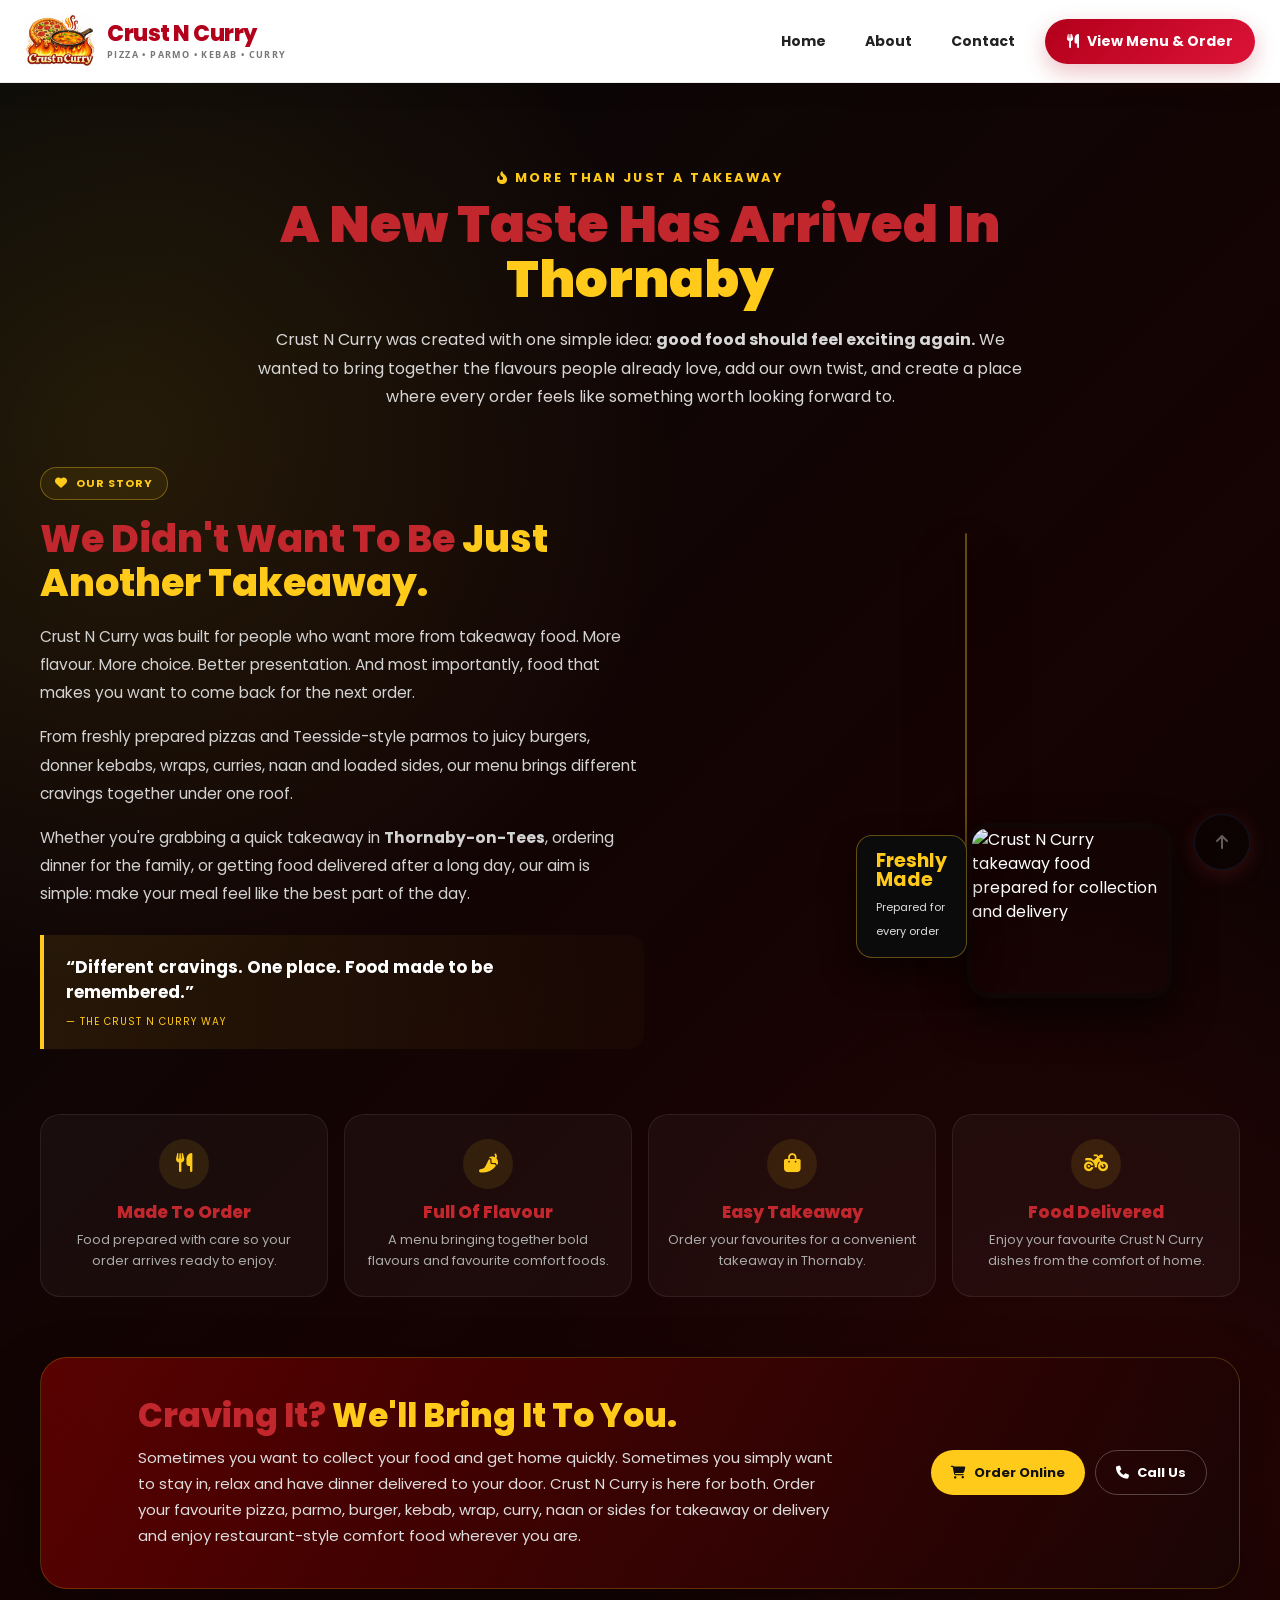
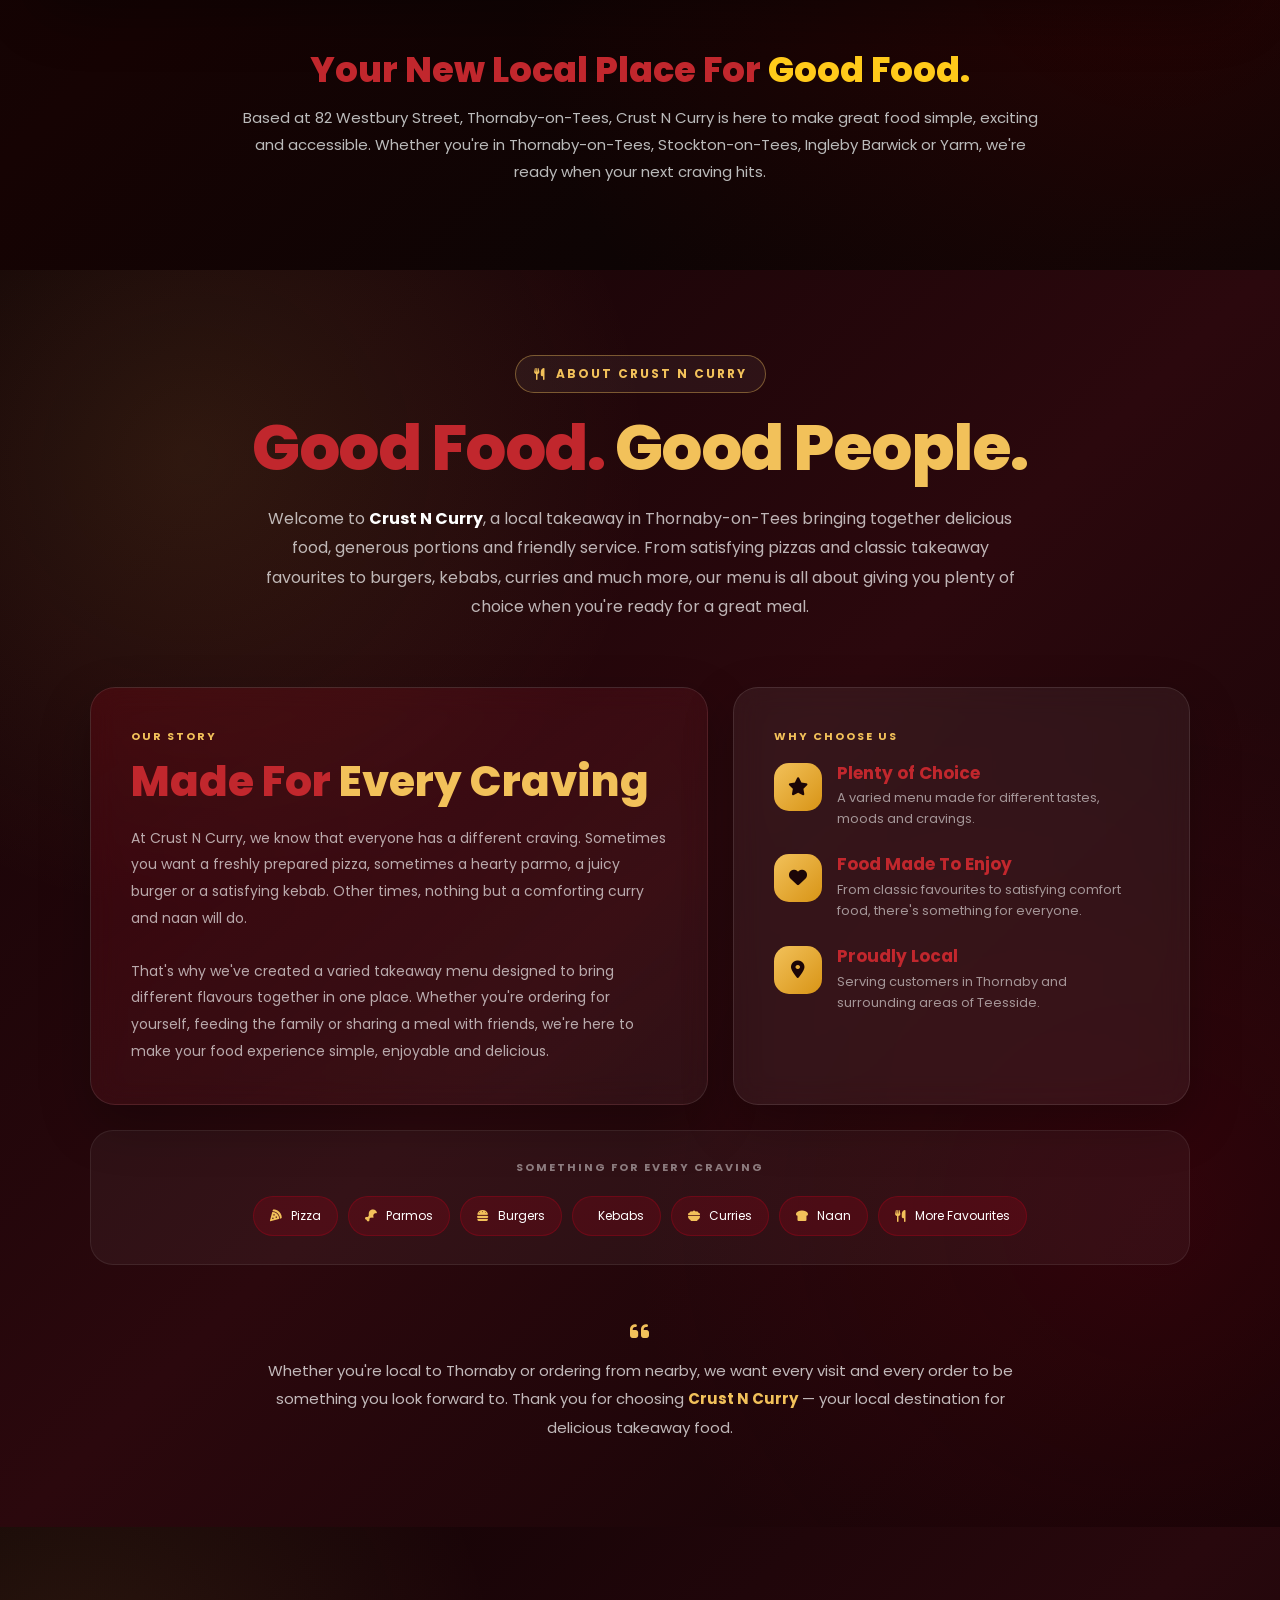
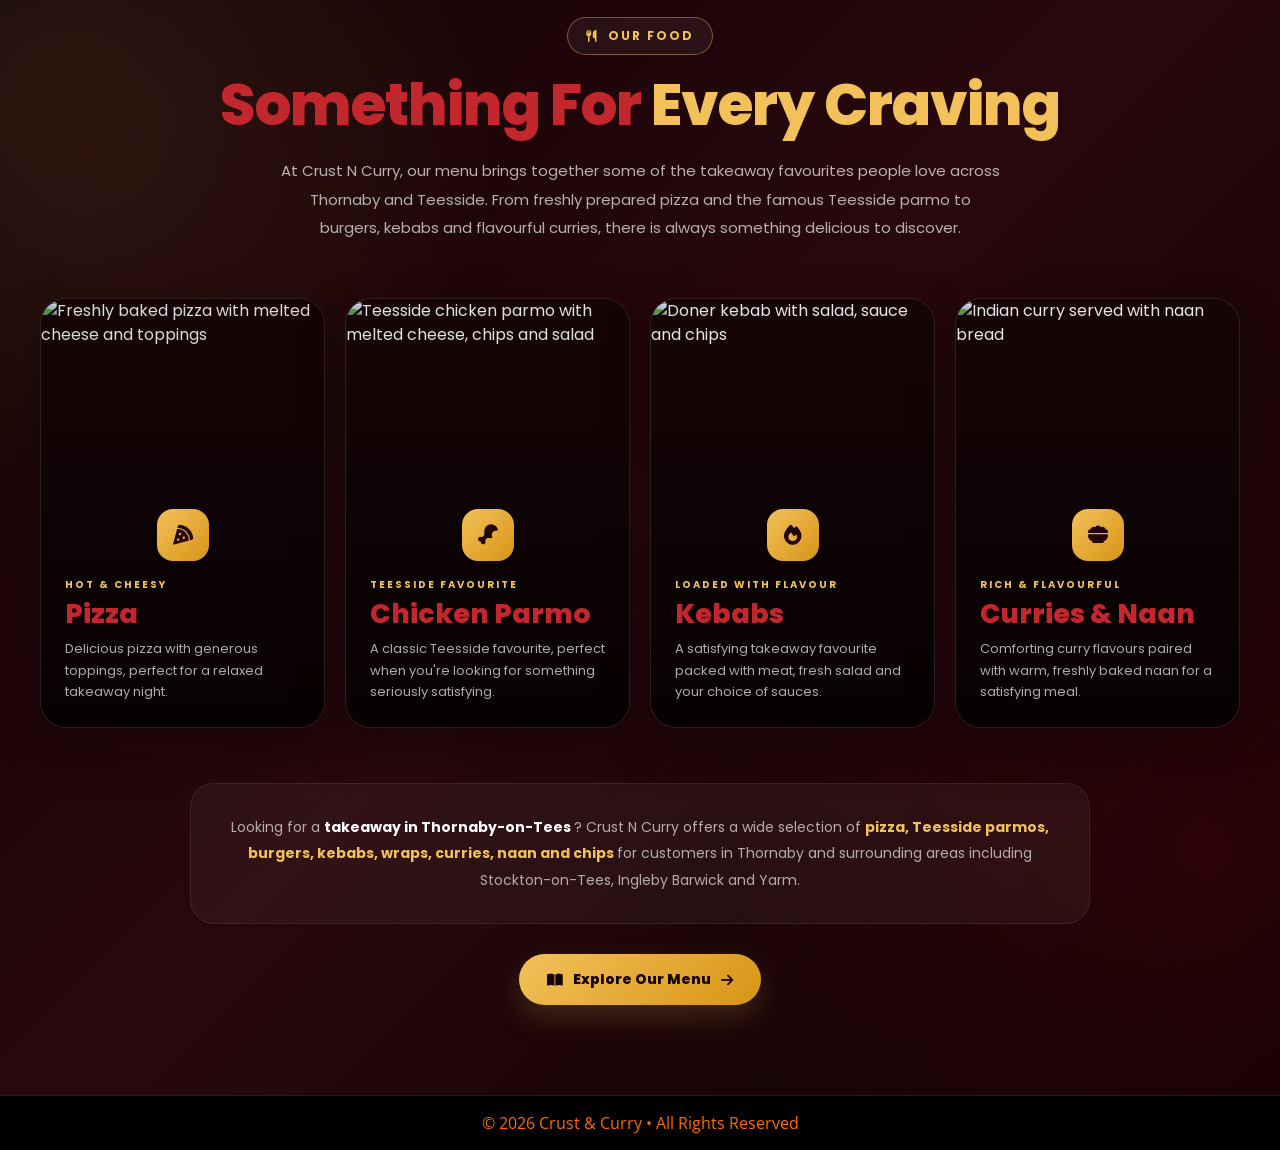
==== commit 7e9c2e8c: "Update about.html" ====
--- a/about.html
+++ b/about.html
@@ -2288,7 +2288,7 @@
 
             <img
                 class="cnc-story-main-img"
-                src="images/crust-n-curry-main.jpg"
+                src="about.jpg"
                 alt="Fresh takeaway food from Crust N Curry in Thornaby-on-Tees"
                 width="900"
                 height="600"
@@ -2297,7 +2297,7 @@
 
             <img
                 class="cnc-story-small-img"
-                src="about.jpg"
+                src="about2.jpg"
                 alt="Crust N Curry takeaway food prepared for collection and delivery"
                 width="600"
                 height="500"
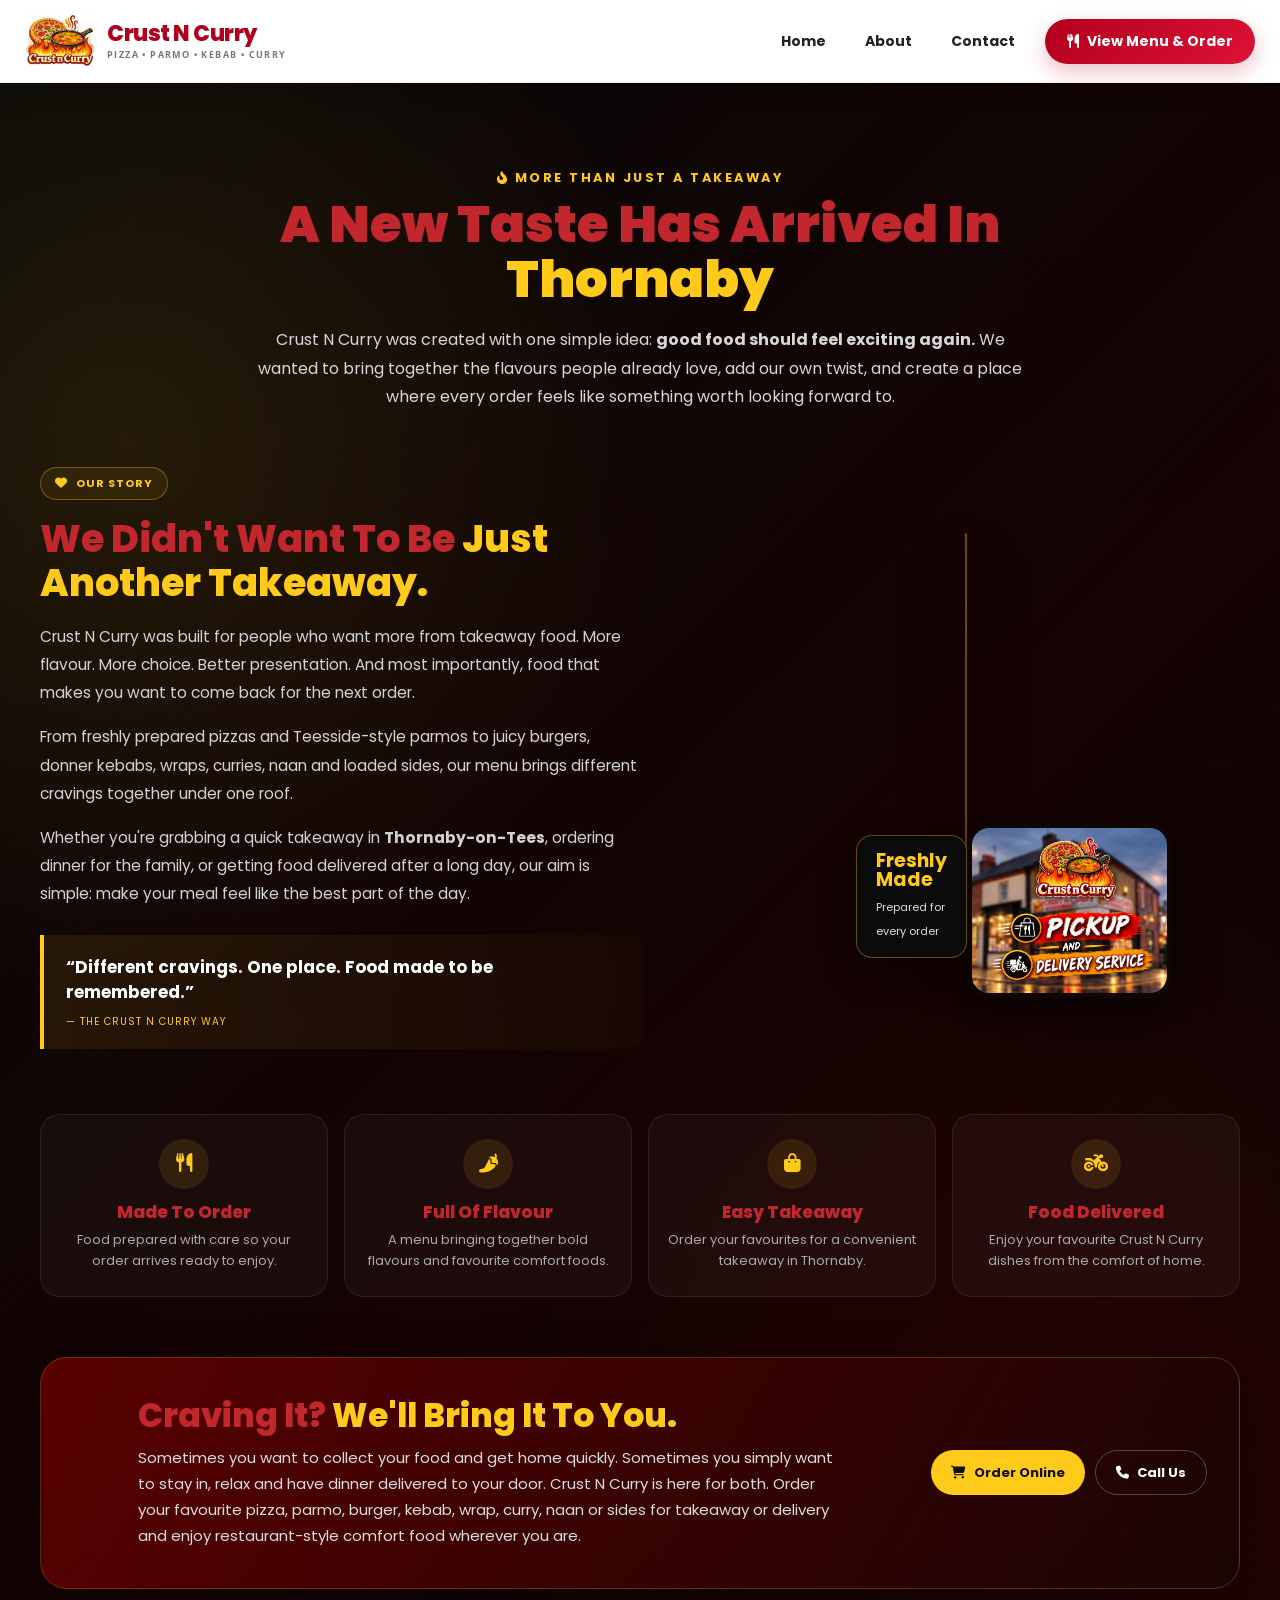
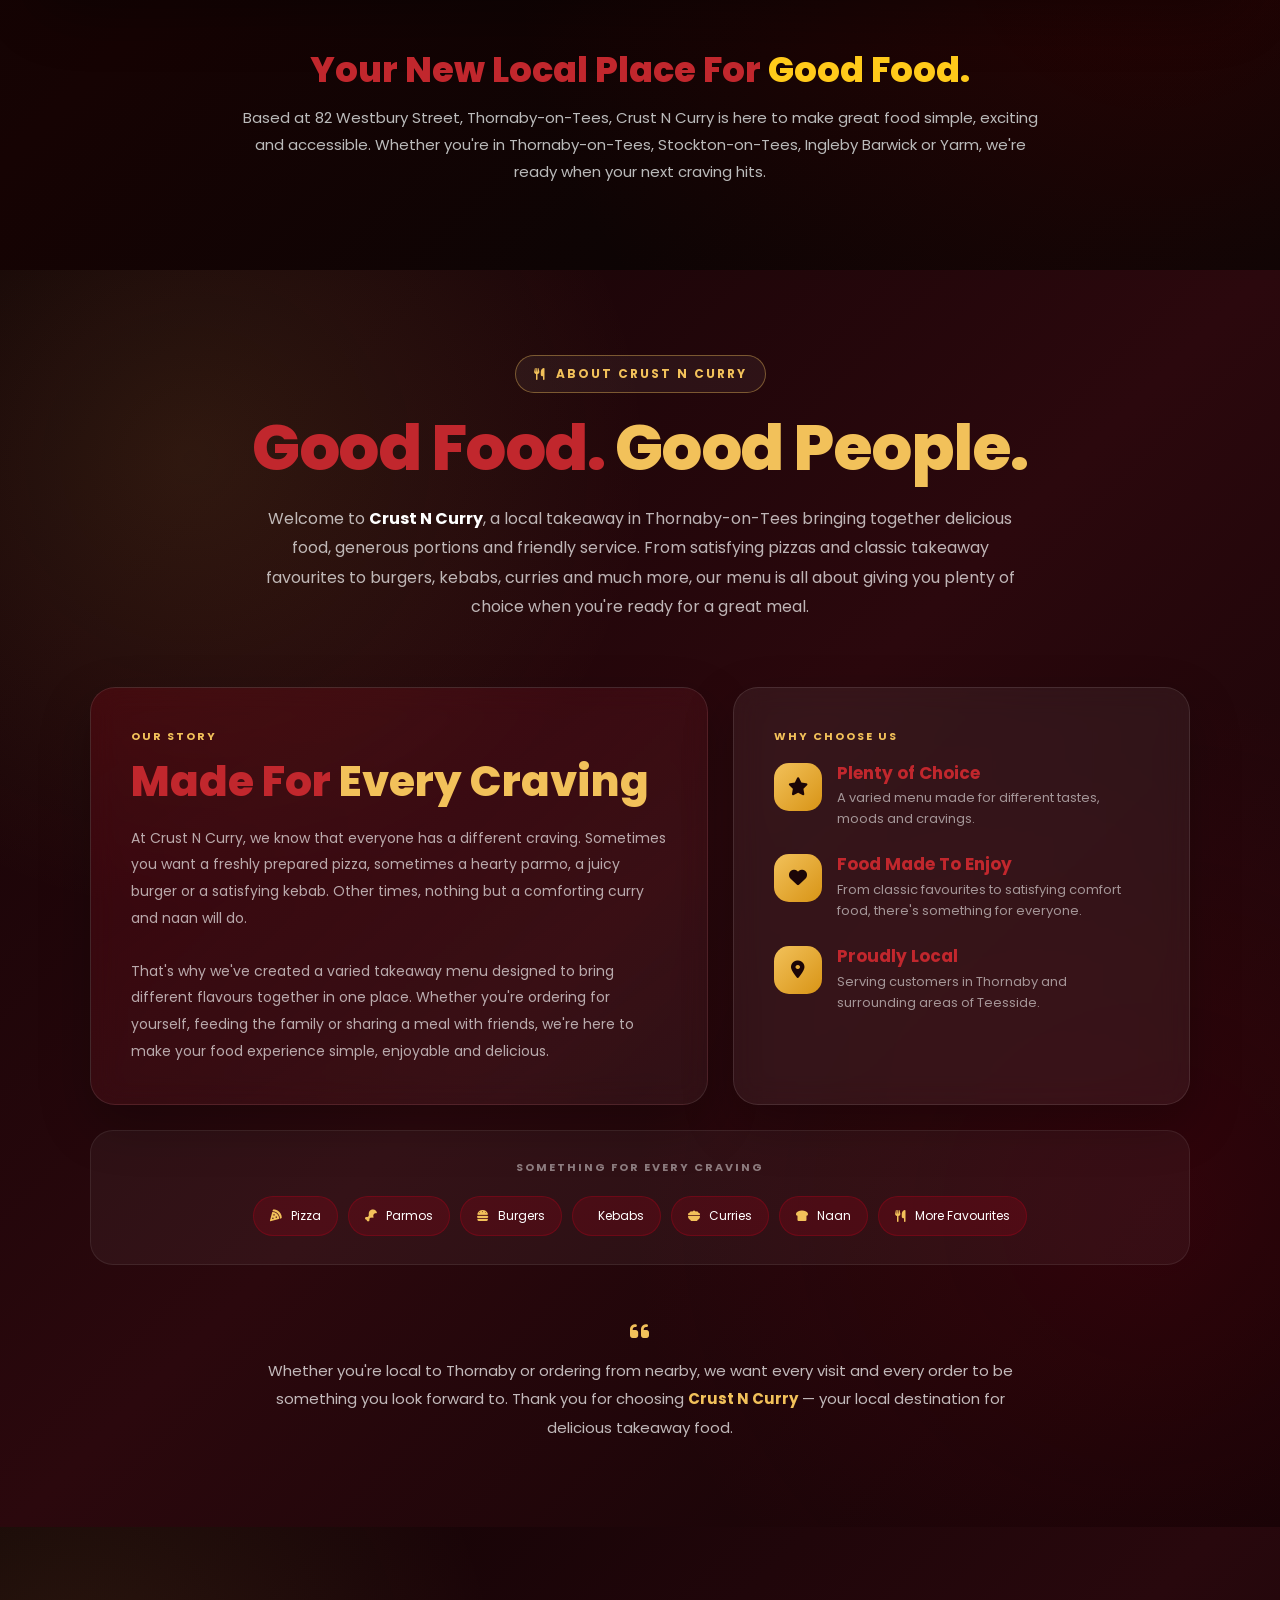
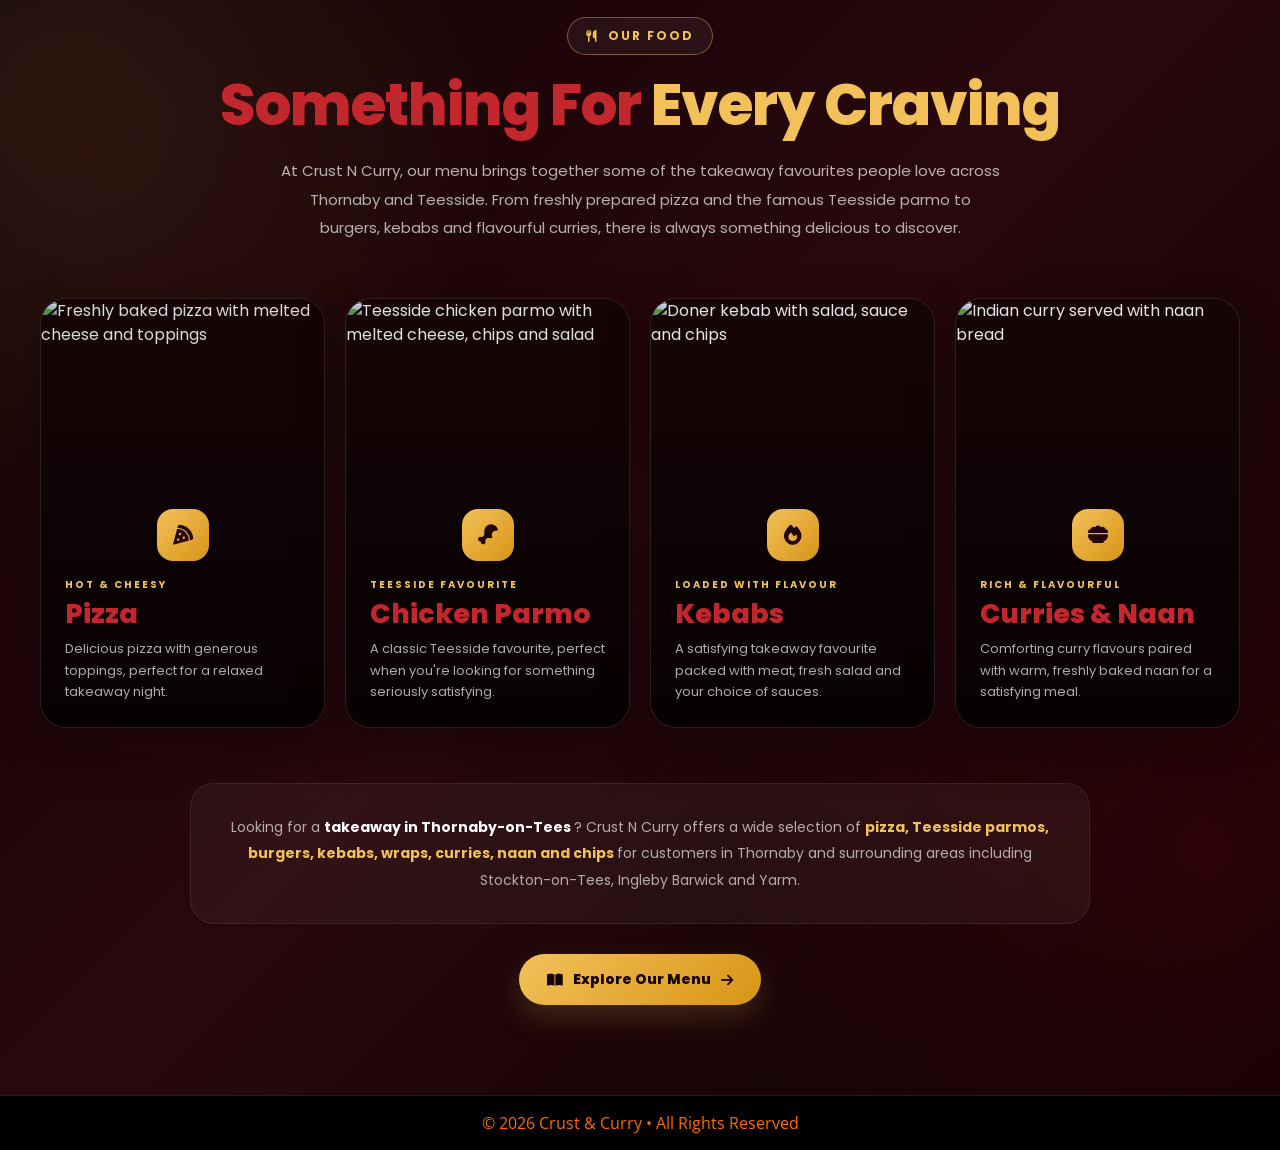
==== commit 5f5f9c5c: "Update about.html" ====
--- a/about.html
+++ b/about.html
@@ -192,6 +192,15 @@
       ]
     }
     </script>
+    <!-- Google tag (gtag.js) -->
+<script async src="https://www.googletagmanager.com/gtag/js?id=G-SRJQST830P"></script>
+<script>
+  window.dataLayer = window.dataLayer || [];
+  function gtag(){dataLayer.push(arguments);}
+  gtag('js', new Date());
+
+  gtag('config', 'G-SRJQST830P');
+</script>
 
     <style>
 
